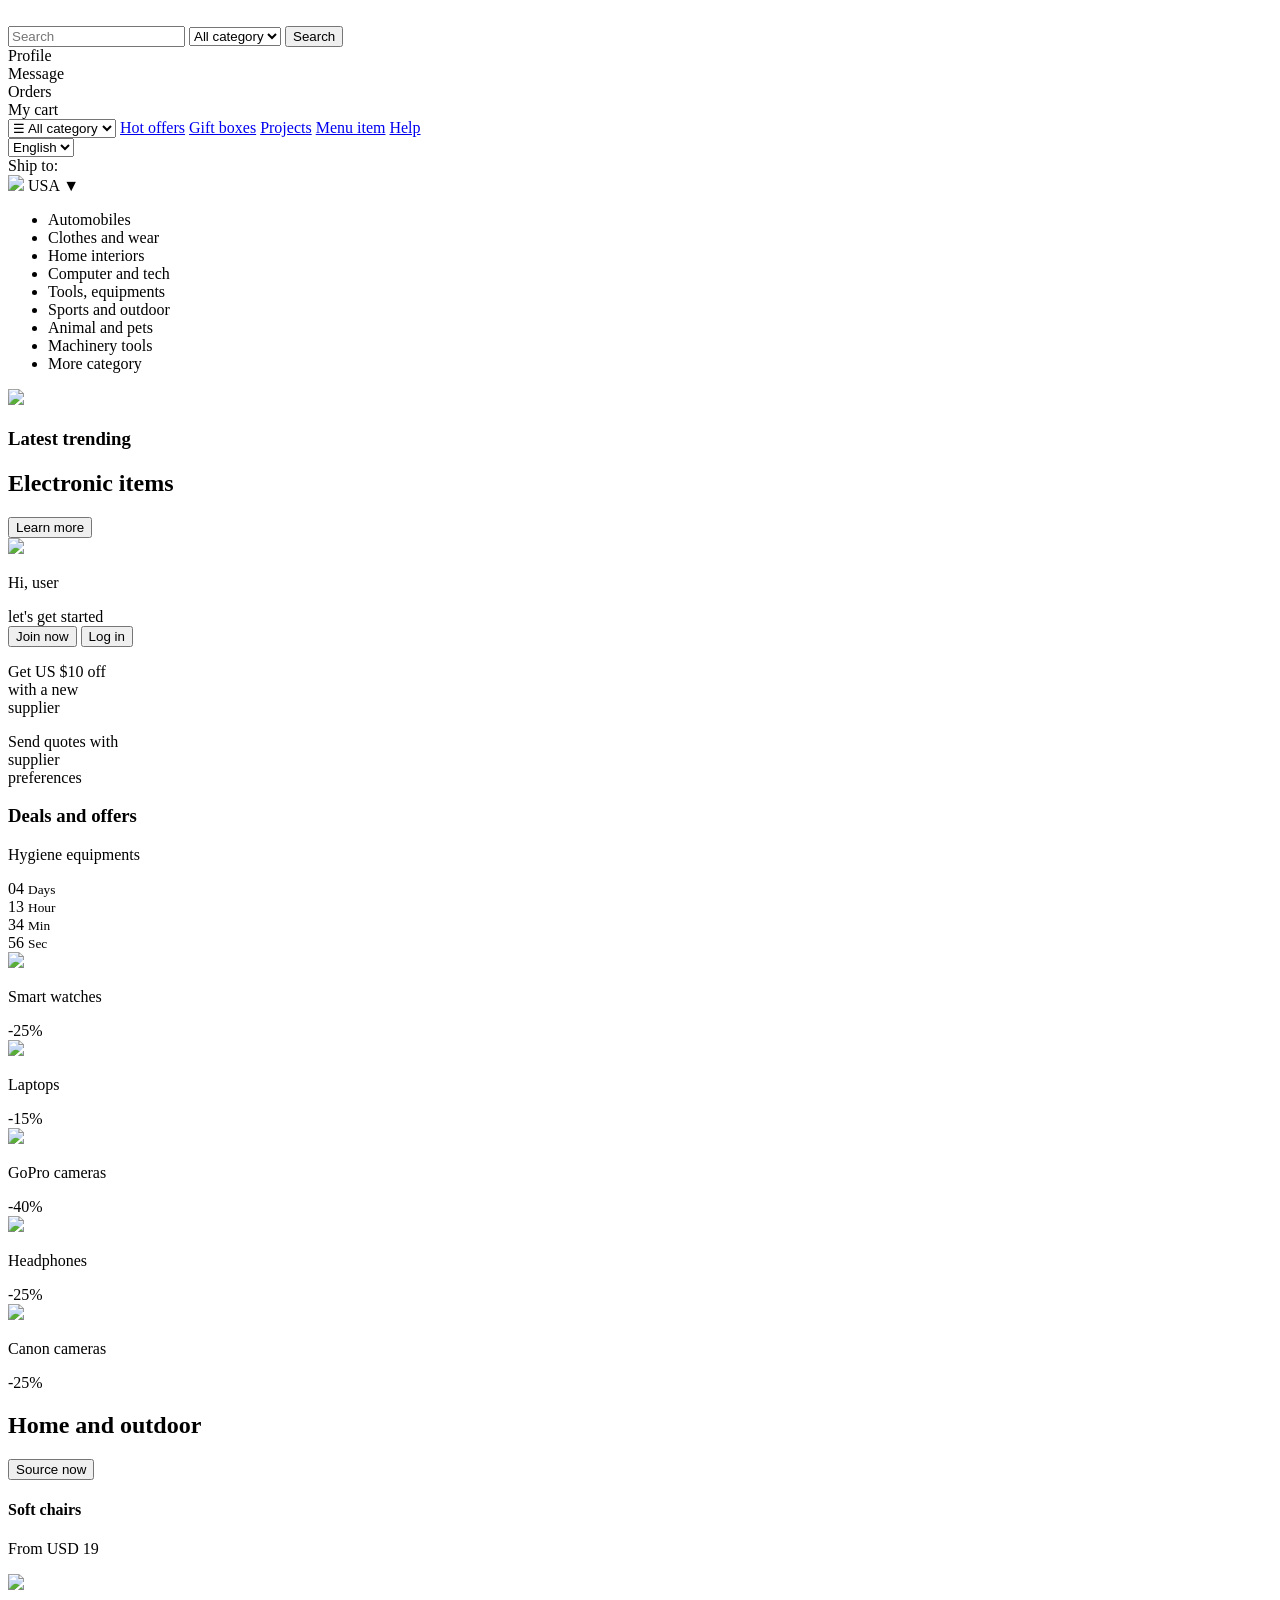
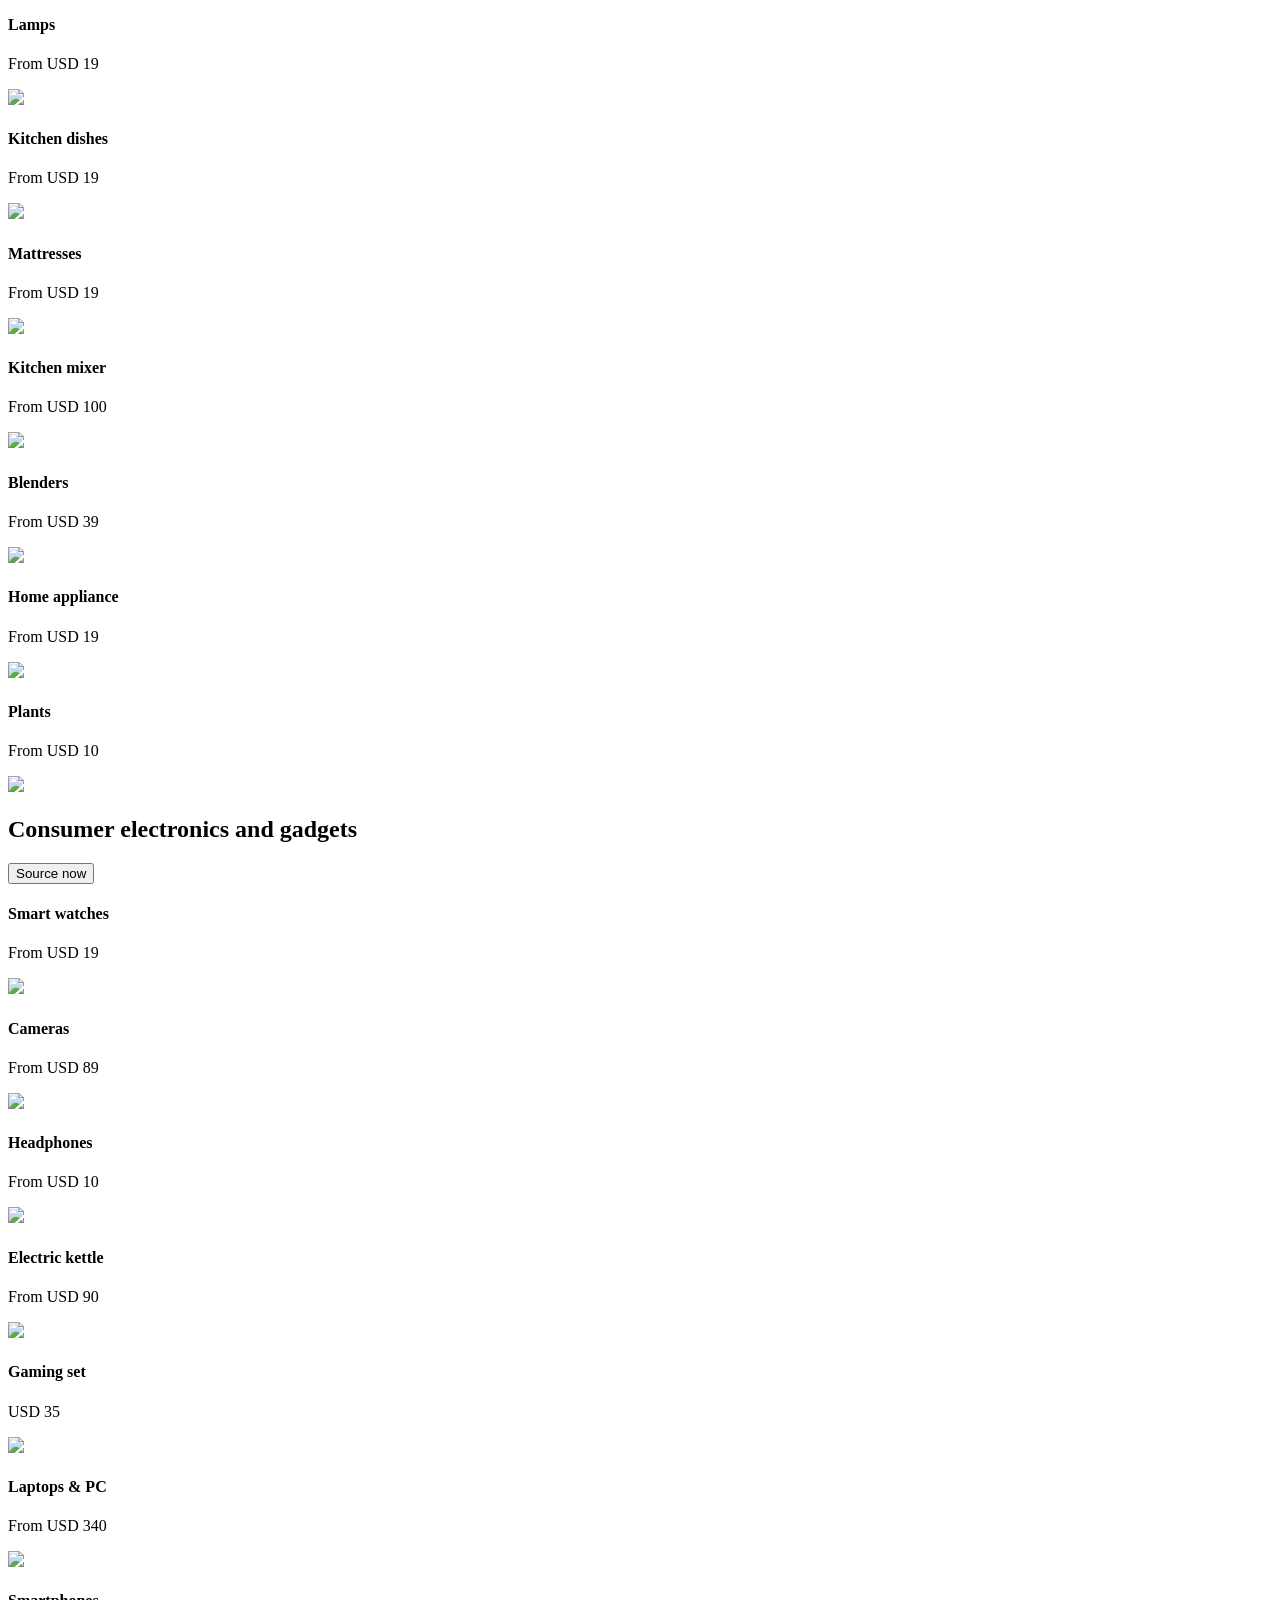
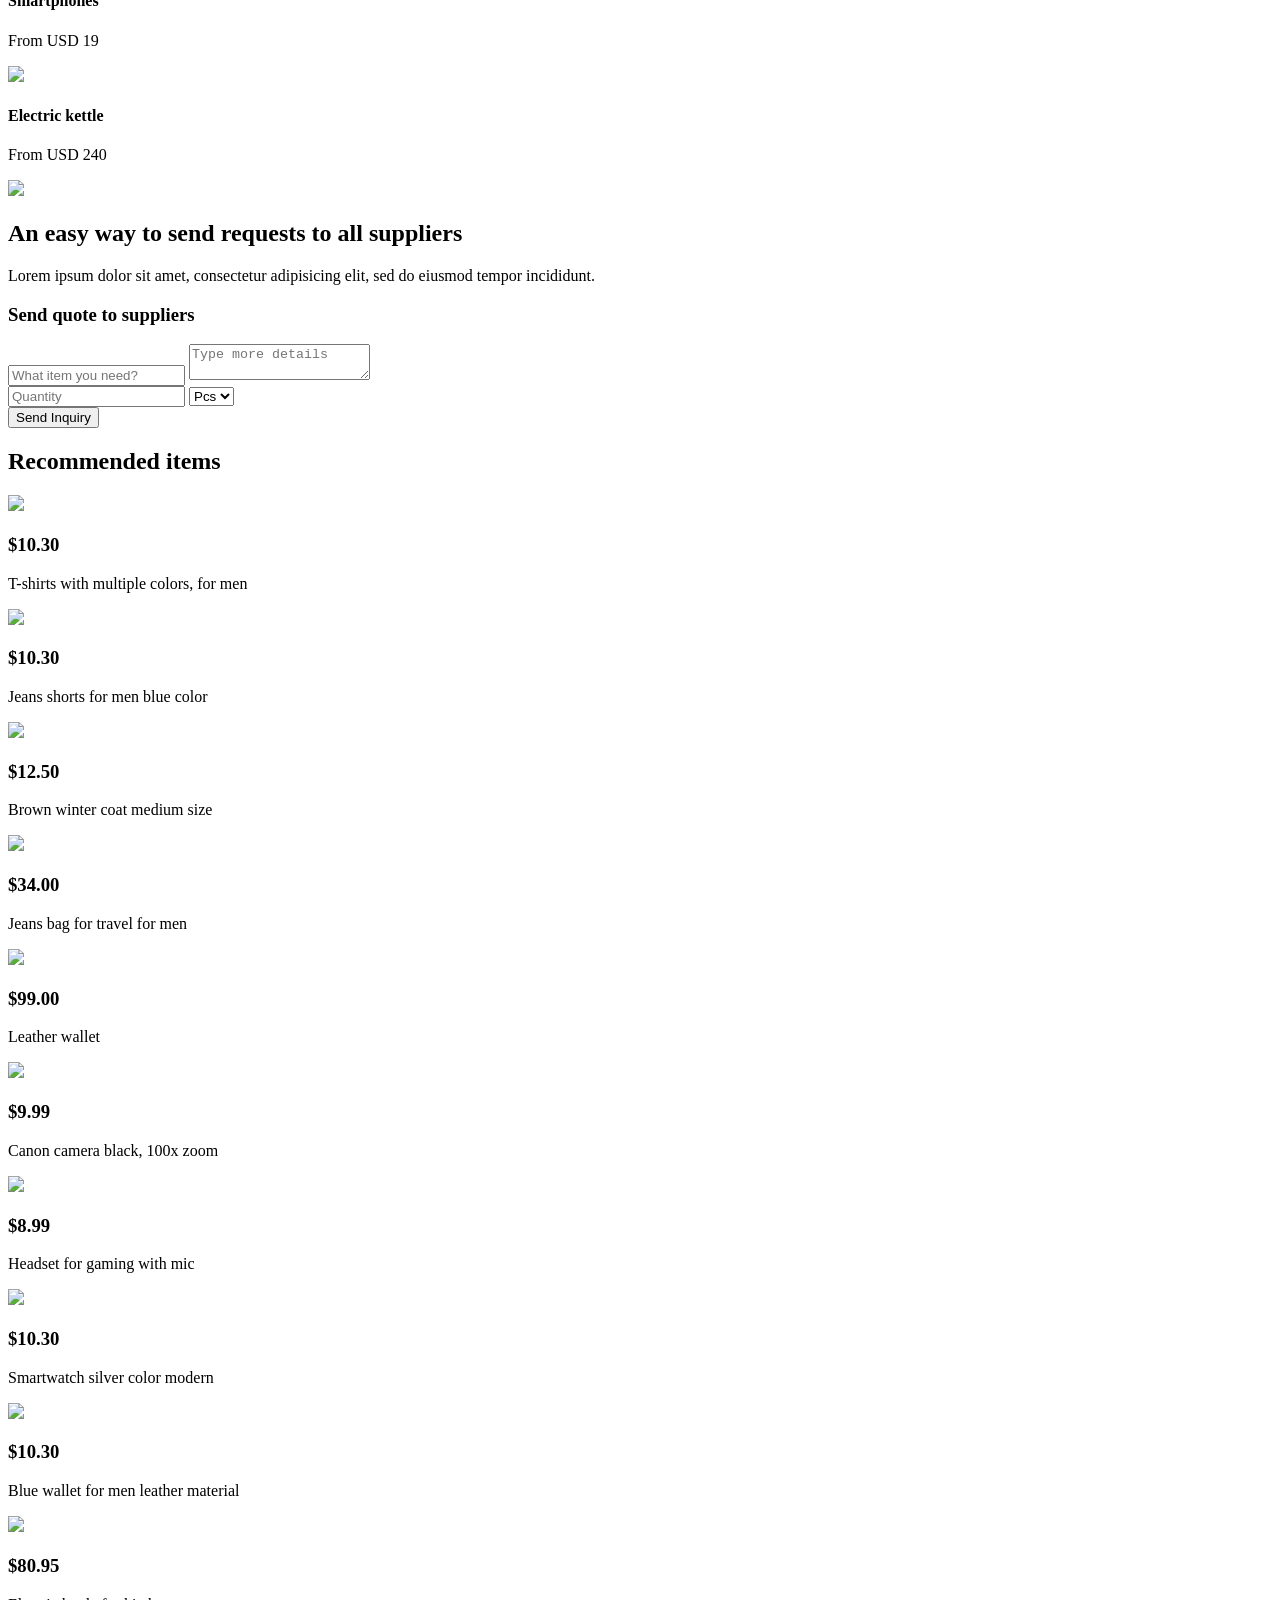
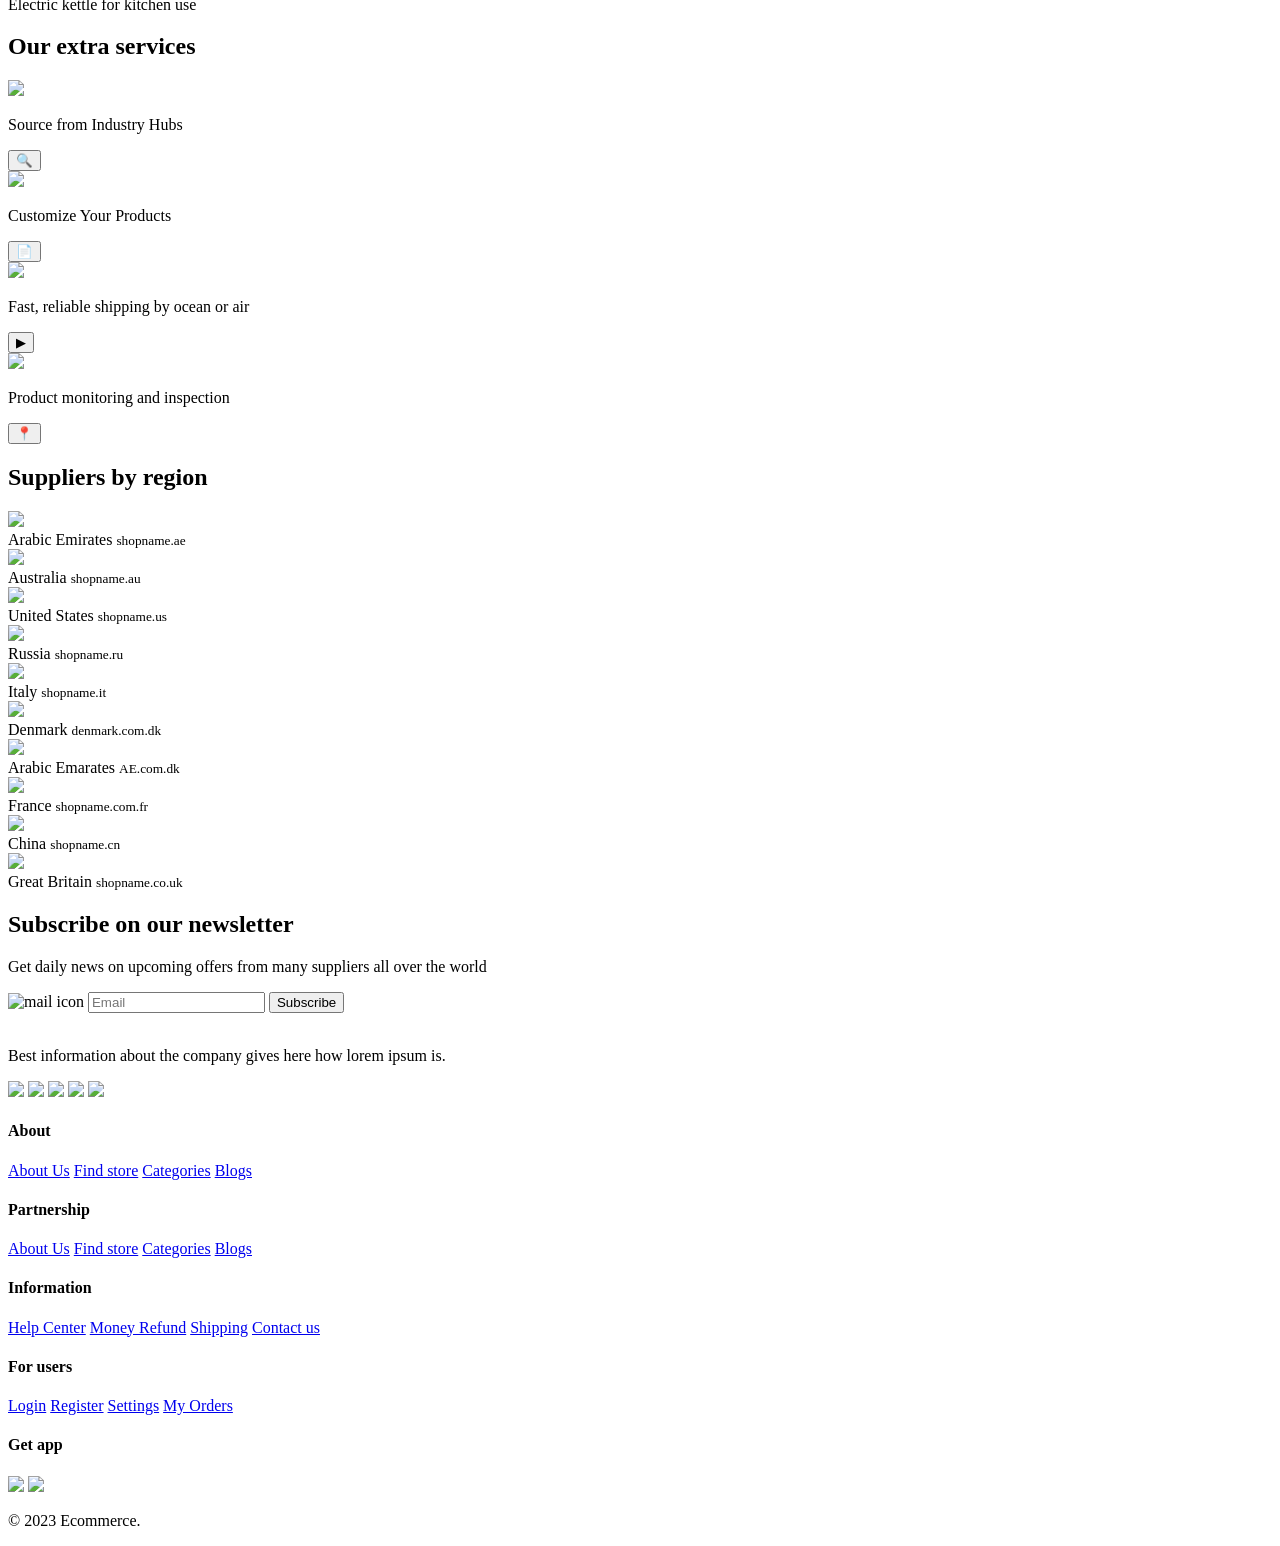
==== index.html @ 3a668fe9 "Create initial index.html for e-commerce website Initial creation of the e-commerce website layout w" ====
<!doctype html>
<html lang="en">
<head>
  <meta charset="UTF-8">
  <meta name="viewport" content="width=device-width, initial-scale=1.0">
  <title>E-Commerce Website</title>

  <link rel="stylesheet" href="style.css">
</head>

<body>

<!-- =========================
     NAVBAR START
========================= -->
<nav class="navbar">

  <!-- TOP NAV -->
  <div class="top-nav">

    <!-- LOGO -->
    <div class="logo">
      <img src="./assets/assets/Layout/Brand/logo-colored.png" alt="">
    </div>

    <!-- SEARCH -->
    <div class="search-box">
      <input type="text" placeholder="Search">

      <select>
        <option>All category</option>
        <option>Electronics</option>
        <option>Fashion</option>
      </select>

      <button>Search</button>
    </div>

    <!-- ICONS -->
    <div class="nav-icons">
      <div>Profile</div>
      <div>Message</div>
      <div>Orders</div>
      <div>My cart</div>
    </div>

  </div>

  <!-- BOTTOM NAV -->
  <div class="bottom-nav">

    <div class="menu-left">

      <select>
        <option>☰ All category</option>
      </select>

      <a href="#">Hot offers</a>
      <a href="#">Gift boxes</a>
      <a href="#">Projects</a>
      <a href="#">Menu item</a>
      <a href="#">Help</a>

    </div>

    <div class="menu-right">

      <!-- LANGUAGE -->
      <select class="lang">
        <option>English</option>
        <option>Urdu</option>
      </select>

      <!-- COUNTRY -->
      <div class="country-selector-bar">

        <span class="ship-label">Ship to:</span>

        <div class="dropdown-btn">

          <img src="./assets/assets/Layout1/Image/flags/US@2x.png">

          <span>USA</span>

          <span class="dropdown-arrow">▼</span>

        </div>

      </div>

    </div>

  </div>

</nav>
<!-- =========================
     NAVBAR END
========================= -->

<div class="main">

<!-- =========================
     HERO SECTION
========================= -->
<section class="hero-section">

  <!-- LEFT CATEGORY -->
  <div class="categories">

    <ul>
      <li class="active">Automobiles</li>
      <li>Clothes and wear</li>
      <li>Home interiors</li>
      <li>Computer and tech</li>
      <li>Tools, equipments</li>
      <li>Sports and outdoor</li>
      <li>Animal and pets</li>
      <li>Machinery tools</li>
      <li>More category</li>
    </ul>

  </div>

  <!-- HERO BANNER -->
  <div class="hero-banner">

    <img src="/assets/assets/Image/backgrounds/Banner-board-800x420 2.png">

    <div class="hero-banner-text">

      <h3>Latest trending</h3>

      <h1>Electronic items</h1>

      <button>Learn more</button>

    </div>

  </div>

  <!-- RIGHT SIDE -->
  <div class="side-boxes">

    <!-- USER BOX -->
    <div class="user-box">

      <div class="user-info">

        <img src="/assets/assets/user.png">

        <div>
          <p>Hi, user</p>
          <span>let's get started</span>
        </div>

      </div>

      <button class="join-btn">Join now</button>

      <button class="login-btn">Log in</button>

    </div>

    <!-- OFFER -->
    <div class="offer-box orange">
      <p>Get US $10 off <br> with a new <br> supplier</p>
    </div>

    <div class="offer-box blue">
      <p>Send quotes with <br> supplier <br> preferences</p>
    </div>

  </div>

</section>



<!-- =========================
     DEAL SECTION
========================= -->
<section class="deals-section">

  <!-- TIMER -->
  <div class="deal-box timer-box">

    <h3>Deals and offers</h3>

    <p>Hygiene equipments</p>

    <div class="timer">

      <div class="time">
        <span>04</span>
        <small>Days</small>
      </div>

      <div class="time">
        <span>13</span>
        <small>Hour</small>
      </div>

      <div class="time">
        <span>34</span>
        <small>Min</small>
      </div>

      <div class="time">
        <span>56</span>
        <small>Sec</small>
      </div>

    </div>

  </div>

  <!-- PRODUCTS -->
  <div class="deal-box product">
    <img src="/assets/assets/Image/tech/8.png">
    <p>Smart watches</p>
    <span>-25%</span>
  </div>

  <div class="deal-box product">
    <img src="/assets/assets/Image/tech/image 34.png">
    <p>Laptops</p>
    <span>-15%</span>
  </div>

  <div class="deal-box product">
    <img src="/assets/assets/Image/tech/6.png">
    <p>GoPro cameras</p>
    <span>-40%</span>
  </div>

  <div class="deal-box product">
    <img src="/assets/assets/Image/tech/image 29.png">
    <p>Headphones</p>
    <span>-25%</span>
  </div>

  <div class="deal-box product">
    <img src="/assets/assets/Image/tech/image 23.png">
    <p>Canon cameras</p>
    <span>-25%</span>
  </div>

</section>



<!-- =========================
     PRODUCT SECTION 1
========================= -->
<section class="product-wrapper">

  <!-- LEFT BANNER -->
  <div class="product-banner banner1">

    <div class="product-banner-content">

      <h2>Home and outdoor</h2>

      <button>Source now</button>

    </div>

  </div>

  <!-- PRODUCTS -->
  <div class="products-grid">

    <div class="product-card">
      <h4>Soft chairs</h4>
      <p>From USD 19</p>
      <img src="/assets/assets/Image/interior/1.png">
    </div>

    <div class="product-card">
      <h4>Lamps</h4>
      <p>From USD 19</p>
      <img src="/assets/assets/Image/interior/6.png">
    </div>

    <div class="product-card">
      <h4>Kitchen dishes</h4>
      <p>From USD 19</p>
      <img src="/assets/assets/Image/interior/3.png">
    </div>

    <div class="product-card">
      <h4>Mattresses</h4>
      <p>From USD 19</p>
      <img src="/assets/assets/Image/interior/image 93.png">
    </div>

    <div class="product-card">
      <h4>Kitchen mixer</h4>
      <p>From USD 100</p>
      <img src="/assets/assets/Image/interior/8.png">
    </div>

    <div class="product-card">
      <h4>Blenders</h4>
      <p>From USD 39</p>
      <img src="/assets/assets/Image/interior/9.png">
    </div>

    <div class="product-card">
      <h4>Home appliance</h4>
      <p>From USD 19</p>
      <img src="/assets/assets/Image/interior/7.png">
    </div>

    <div class="product-card">
      <h4>Plants</h4>
      <p>From USD 10</p>
      <img src="/assets/assets/Image/interior/image 89.png">
    </div>

  </div>

</section>


<section class="product-wrapper">

  <!-- LEFT BANNER -->
  <div class="product-banner banner2">

    <div class="product-banner-content">

      <h2>Consumer electronics and gadgets</h2>

      <button>Source now</button>

    </div>

  </div>

  <!-- PRODUCTS -->
  <div class="products-grid">

    <div class="product-card">
      <h4>Smart watches</h4>
      <p>From USD 19</p>
      <img src="/assets/assets/Image/tech/8.png">
    </div>

    <div class="product-card">
      <h4>Cameras</h4>
      <p>From USD 89</p>
      <img src="/assets/assets/Image/tech/6.png">
    </div>

    <div class="product-card">
      <h4>Headphones</h4>
      <p>From USD 10</p>
      <img src="/assets/assets/Image/tech/image 86.png">
    </div>

    <div class="product-card">
      <h4>Electric kettle</h4>
      <p>From USD 90</p>
      <img src="/assets/assets/Image/tech/image 23.png">
    </div>

    <div class="product-card">
      <h4>Gaming set</h4>
      <p>USD 35</p>
      <img src="/assets/assets/Image/tech/image 29.png">
    </div>

    <div class="product-card">
      <h4>Laptops & PC</h4>
      <p>From USD 340</p>
      <img src="/assets/assets/Image/tech/image 34.png">
    </div>

    <div class="product-card">
      <h4>Smartphones</h4>
      <p>From USD 19</p>
      <img src="/assets/assets/Image/tech/image 33.png">
    </div>

    <div class="product-card">
      <h4>Electric kettle</h4>
      <p>From USD 240</p>
      <img src="/assets/assets/Image/tech/image 85.png">
    </div>

  </div>

</section>
<!-- =========================
     INQUIRY SECTION
========================= -->
<section class="supplier-section">

    <!-- Left Side -->
    <div class="supplier-left">

        <h2>An easy way to send requests to all suppliers</h2>

        <p>
            Lorem ipsum dolor sit amet, consectetur adipisicing elit,
            sed do eiusmod tempor incididunt.
        </p>

    </div>

    <!-- Right Side -->
    <div class="supplier-form-box">

        <h3>Send quote to suppliers</h3>

        <input type="text" placeholder="What item you need?">

        <textarea placeholder="Type more details"></textarea>

        <div class="supplier-row">

            <input type="number" placeholder="Quantity">

            <select>
                <option>Pcs</option>
                <option>Kg</option>
                <option>Box</option>
            </select>

        </div>

        <button>Send Inquiry</button>

    </div>

</section>
<!-- =========================
     RECOMMENDED PRODUCTS
========================= -->

<section class="recommended-products">

    <h2>Recommended items</h2>

    <div class="recommended-grid">

        <div class="recommended-card">
            <img src="/assets/assets/Image/clothes/1.jpg">
            <h3>$10.30</h3>
            <p>T-shirts with multiple colors, for men</p>
        </div>

        <div class="recommended-card">
            <img src="/assets/assets/Image/clothes/2.jpg">
            <h3>$10.30</h3>
            <p>Jeans shorts for men blue color</p>
        </div>

        <div class="recommended-card">
            <img src="/assets/assets/Image/clothes/3.jpg">
            <h3>$12.50</h3>
            <p>Brown winter coat medium size</p>
        </div>

        <div class="recommended-card">
            <img src="/assets/assets/Image/clothes/4.jpg">
            <h3>$34.00</h3>
            <p>Jeans bag for travel for men</p>
        </div>

        <div class="recommended-card">
            <img src="/assets/assets/Image/clothes/5.jpg">
            <h3>$99.00</h3>
            <p>Leather wallet</p>
        </div>

        <div class="recommended-card">
            <img src="/assets/assets/Image/tech/8.png">
            <h3>$9.99</h3>
            <p>Canon camera black, 100x zoom</p>
        </div>

        <div class="recommended-card">
            <img src="/assets/assets/Image/tech/image 86.png">
            <h3>$8.99</h3>
            <p>Headset for gaming with mic</p>
        </div>

        <div class="recommended-card">
            <img src="/assets/assets/Image/tech/image 33.png">
            <h3>$10.30</h3>
            <p>Smartwatch silver color modern</p>
        </div>

        <div class="recommended-card">
            <img src="/assets/assets/Image/interior/7.png">
            <h3>$10.30</h3>
            <p>Blue wallet for men leather material</p>
        </div>

        <div class="recommended-card">
            <img src="/assets/assets/Image/tech/image 23.png">
            <h3>$80.95</h3>
            <p>Electric kettle for kitchen use</p>
        </div>

    </div>

</section>
<!-- =========================
     SECTION 3 : EXTRA SERVICES
========================= -->

<section class="services-section">

    <h2>Our extra services</h2>

    <div class="services-grid">

        <div class="service-card">
            <img src="/assets/assets/Image/backgrounds/Mask group.png">
            <div class="service-content">
                <p>Source from Industry Hubs</p>
                <button>🔍</button>
            </div>
        </div>

        <div class="service-card">
            <img src="/assets/assets/Image/backgrounds/Mask group (1).png">
            <div class="service-content">
                <p>Customize Your Products</p>
                <button>📄</button>
            </div>
        </div>

        <div class="service-card">
            <img src="/assets/assets/Image/backgrounds/image 106.png">
            <div class="service-content">
                <p>Fast, reliable shipping by ocean or air</p>
                <button>▶</button>
            </div>
        </div>

        <div class="service-card">
            <img src="/assets/assets/Image/backgrounds/image 107.png">
            <div class="service-content">
                <p>Product monitoring and inspection</p>
                <button>📍</button>
            </div>
        </div>

    </div>

</section>

<!-- =========================
     SUPPLIER BY REGION
========================= -->
<section class="region-section">

    <h2>Suppliers by region</h2>

    <div class="region-grid">

        <div class="region-item">
            <img src="./assets/assets/Layout1/Image/flags/AE@2x.png">
            <div>
                <span class="country">Arabic Emirates</span>
                <small>shopname.ae</small>
            </div>
        </div>

        <div class="region-item">
            <img src="./assets/assets/Layout1/Image/flags/DE@2x.png">
            <div>
                <span class="country">Australia</span>
                <small>shopname.au</small>
            </div>
        </div>

        <div class="region-item">
            <img src="./assets/assets/Layout1/Image/flags/US@2x.png">
            <div>
                <span class="country">United States</span>
                <small>shopname.us</small>
            </div>
        </div>

        <div class="region-item">
            <img src="./assets/assets/Layout1/Image/flags/RU@2x.png">
            <div>
                <span class="country">Russia</span>
                <small>shopname.ru</small>
            </div>
        </div>

        <div class="region-item">
            <img src="./assets/assets/Layout1/Image/flags/IT@2x.png">
            <div>
                <span class="country">Italy</span>
                <small>shopname.it</small>
            </div>
        </div>

        <div class="region-item">
            <img src="./assets/assets/Layout1/Image/flags/DK@2x.png">
            <div>
                <span class="country">Denmark</span>
                <small>denmark.com.dk</small>
            </div>
        </div>
 <div class="region-item">
            <img src="./assets/assets/Layout1/Image/flags/AE@2x.png">
            <div>
                <span class="country">Arabic Emarates</span>
                <small>AE.com.dk</small>
            </div>
        </div>
        <div class="region-item">
            <img src="./assets/assets/Layout1/Image/flags/FR@2x.png">
            <div>
                <span class="country">France</span>
                <small>shopname.com.fr</small>
            </div>
        </div>

        <div class="region-item">
            <img src="./assets/assets/Layout1/Image/flags/CN@2x.png">
            <div>
                <span class="country">China</span>
                <small>shopname.cn</small>
            </div>
        </div>

        <div class="region-item">
            <img src="./assets/assets/Layout1/Image/flags/GB@2x.png">
            <div>
                <span class="country">Great Britain</span>
                <small>shopname.co.uk</small>
            </div>
        </div>

    </div>

</section>
</div>

<!-- =========================
     NEWSLETTER SECTION
========================= -->
<section class="newsletter-section">

    <div class="newsletter-box">

        <h2>Subscribe on our newsletter</h2>

        <p>
            Get daily news on upcoming offers from many suppliers all over the world
        </p>

        <div class="input-box">
            <img src="./assets/assets/Layout1/icons/download.png" alt="mail icon">
            <input type="email" placeholder="Email">
            <button>Subscribe</button>
        </div>

    </div>

</section>
<!-- =========================
     FOOTER
========================= -->
<footer class="footer">

    <div class="footer-container">
 
        <!-- BRAND -->
        <div class="footer-col brand">
            <div class="logo">
      <img src="./assets/assets/Layout/Brand/logo-colored.png" alt="">
    </div>
            <p>Best information about the company gives here how lorem ipsum is.</p>

            <div class="social-icons">
                <img src="./assets/assets/Layout1/icons/fac.png">
                <img src="./assets/assets/Layout1/icons/twi.png">
                <img src="./assets/assets/Layout1/icons/link.png">
                <img src="./assets/assets/Layout1/icons/insta.png">
                <img src="./assets/assets/Layout1/icons/you.png">
            </div>
        </div>

        <!-- ABOUT -->
        <div class="footer-col">
            <h4>About</h4>
            <a href="#">About Us</a>
            <a href="#">Find store</a>
            <a href="#">Categories</a>
            <a href="#">Blogs</a>
        </div>

        <!-- PARTNERSHIP -->
        <div class="footer-col">
            <h4>Partnership</h4>
            <a href="#">About Us</a>
            <a href="#">Find store</a>
            <a href="#">Categories</a>
            <a href="#">Blogs</a>
        </div>

        <!-- INFORMATION -->
        <div class="footer-col">
            <h4>Information</h4>
            <a href="#">Help Center</a>
            <a href="#">Money Refund</a>
            <a href="#">Shipping</a>
            <a href="#">Contact us</a>
        </div>

        <!-- USERS -->
        <div class="footer-col">
            <h4>For users</h4>
            <a href="#">Login</a>
            <a href="#">Register</a>
            <a href="#">Settings</a>
            <a href="#">My Orders</a>
        </div>

        <!-- APP -->
        <div class="footer-col app">
            <h4>Get app</h4>
           <img src="./assets/assets/Layout/Misc/Group.png">
            <img src="./assets/assets/Layout/Misc/market-button.png">
        </div>

    </div>

    <div class="footer-bottom">
        <p>© 2023 Ecommerce.</p>
    </div>

</footer>
<script src="javascript.js"></script>

</body>
</html>
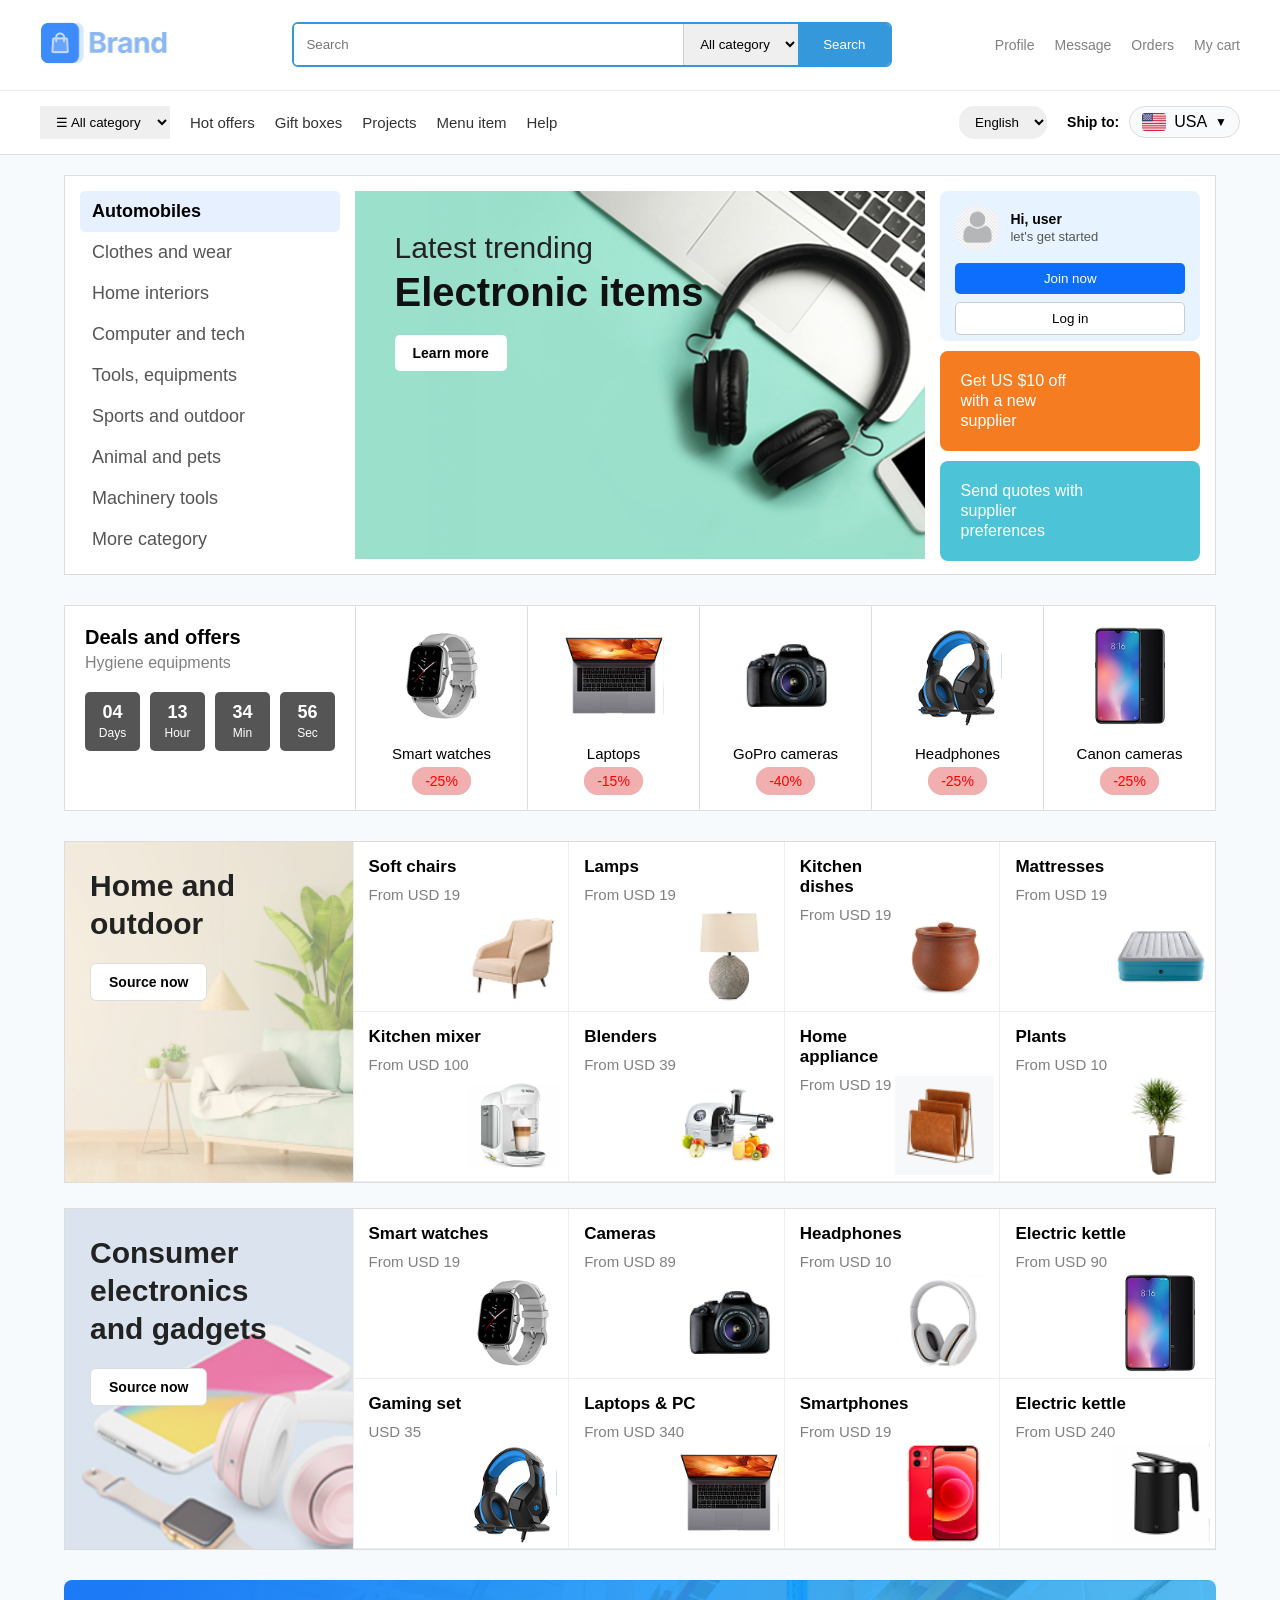
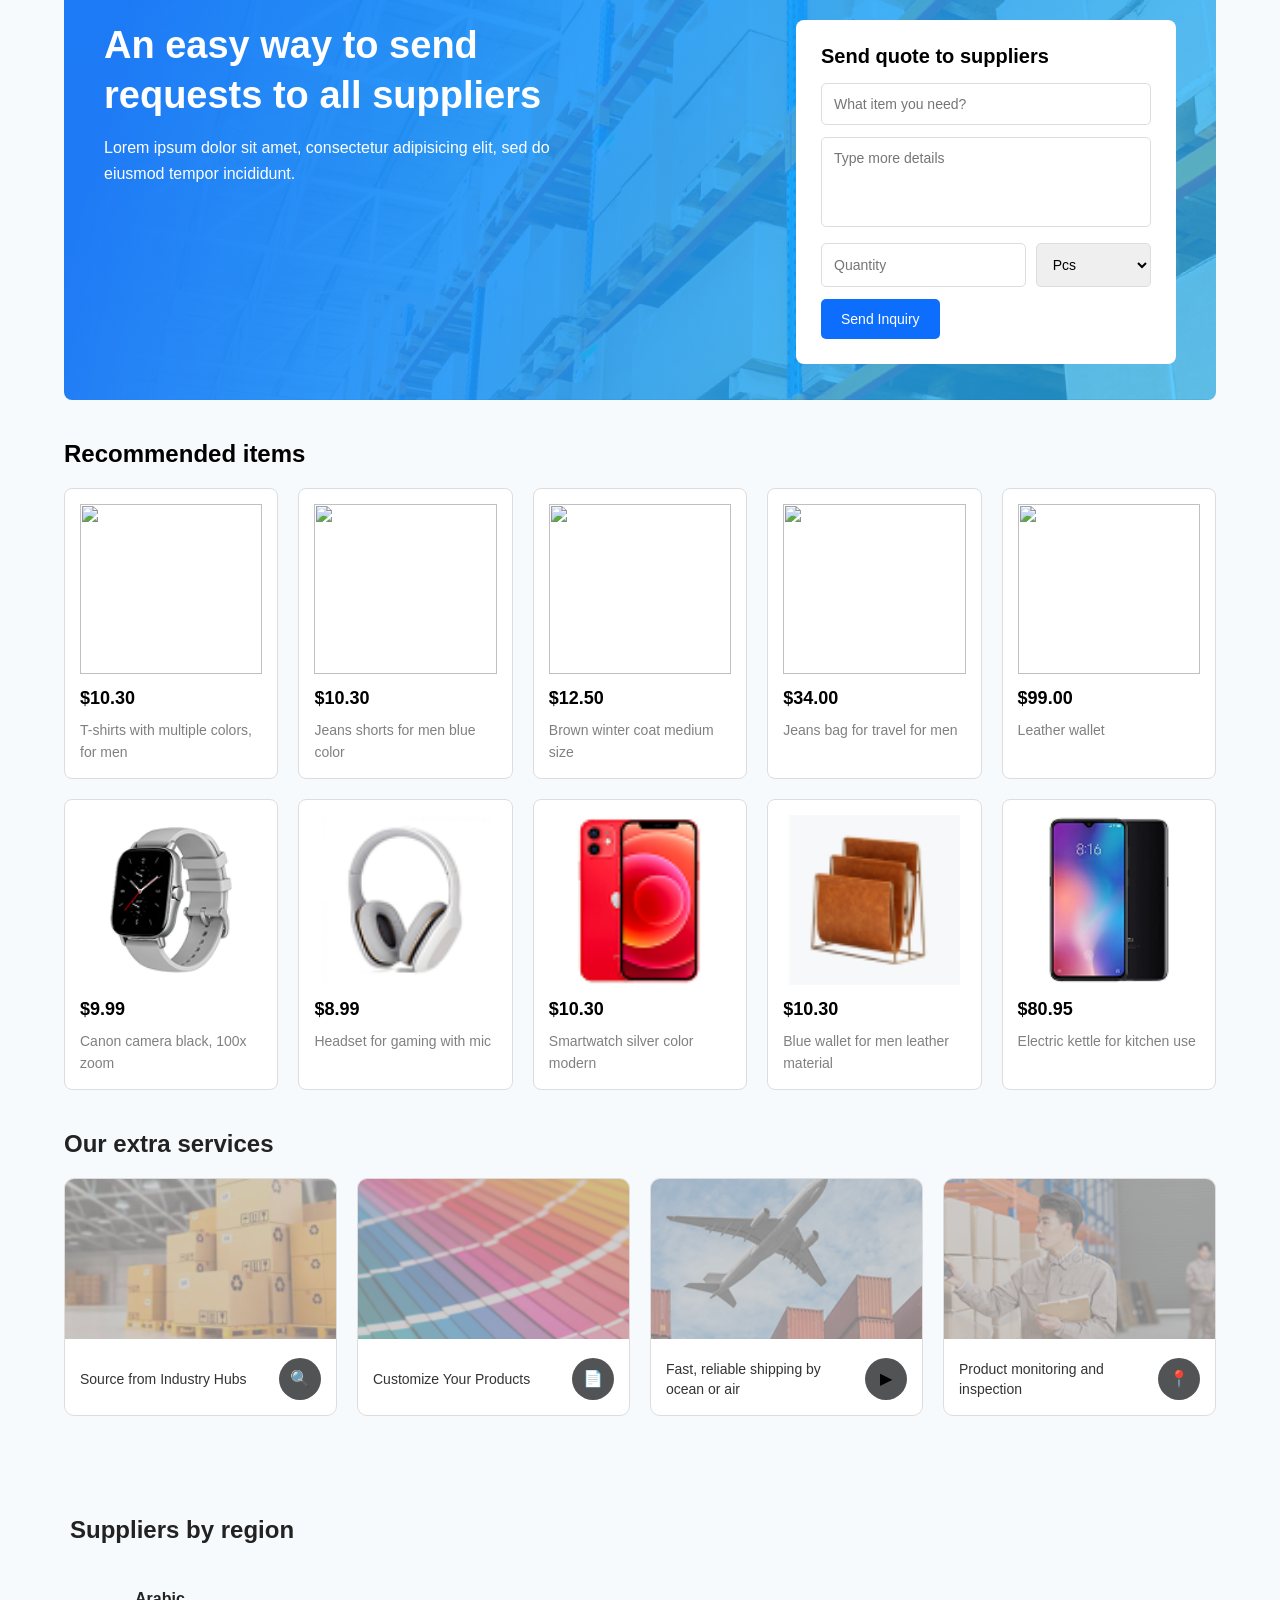
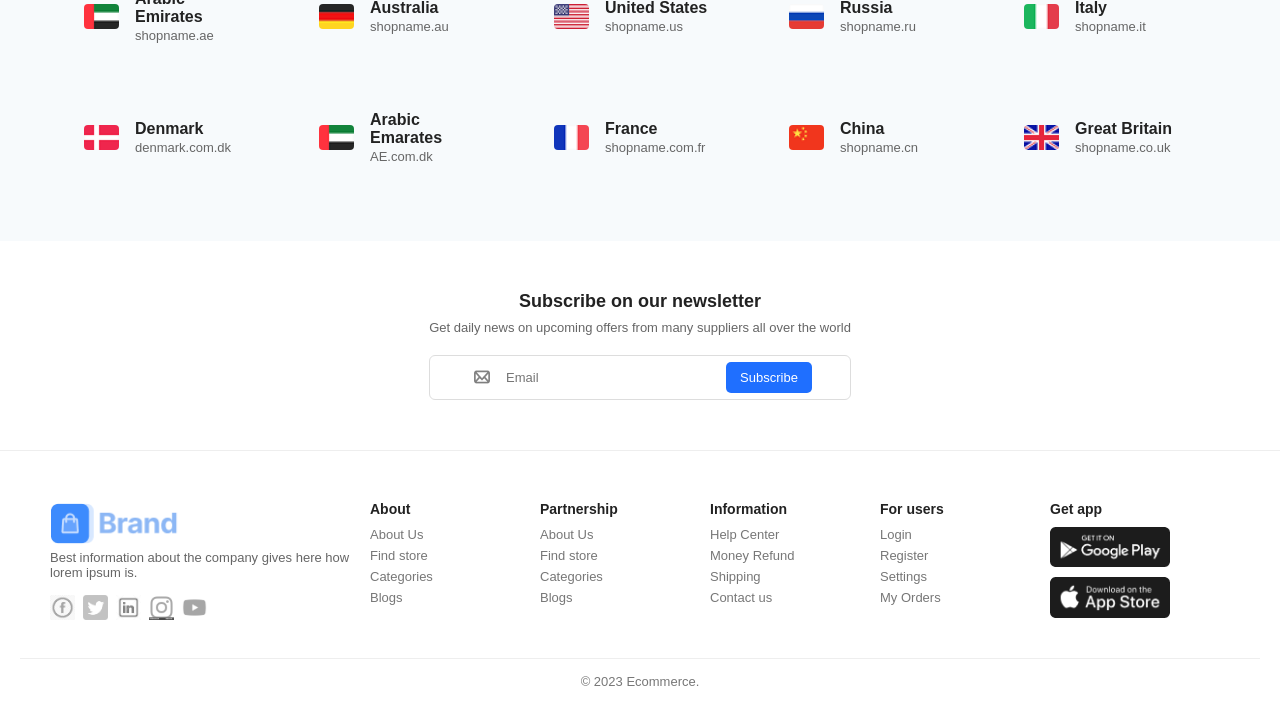
==== commit 133be249: "Update index.html" ====
--- a/index.html
+++ b/index.html
@@ -124,7 +124,7 @@
   <!-- HERO BANNER -->
   <div class="hero-banner">
 
-    <img src="/assets/assets/Image/backgrounds/Banner-board-800x420 2.png">
+    <img src="./assets/assets/Image/backgrounds/Banner-board-800x420 2.png">
 
     <div class="hero-banner-text">
 
@@ -146,7 +146,7 @@
 
       <div class="user-info">
 
-        <img src="/assets/assets/user.png">
+        <img src="./assets/assets/user.png">
 
         <div>
           <p>Hi, user</p>
@@ -216,31 +216,31 @@
 
   <!-- PRODUCTS -->
   <div class="deal-box product">
-    <img src="/assets/assets/Image/tech/8.png">
+    <img src="./assets/assets/Image/tech/8.png">
     <p>Smart watches</p>
     <span>-25%</span>
   </div>
 
   <div class="deal-box product">
-    <img src="/assets/assets/Image/tech/image 34.png">
+    <img src="./assets/assets/Image/tech/image 34.png">
     <p>Laptops</p>
     <span>-15%</span>
   </div>
 
   <div class="deal-box product">
-    <img src="/assets/assets/Image/tech/6.png">
+    <img src="./assets/assets/Image/tech/6.png">
     <p>GoPro cameras</p>
     <span>-40%</span>
   </div>
 
   <div class="deal-box product">
-    <img src="/assets/assets/Image/tech/image 29.png">
+    <img src="./assets/assets/Image/tech/image 29.png">
     <p>Headphones</p>
     <span>-25%</span>
   </div>
 
   <div class="deal-box product">
-    <img src="/assets/assets/Image/tech/image 23.png">
+    <img src="./assets/assets/Image/tech/image 23.png">
     <p>Canon cameras</p>
     <span>-25%</span>
   </div>
@@ -273,49 +273,49 @@
     <div class="product-card">
       <h4>Soft chairs</h4>
       <p>From USD 19</p>
-      <img src="/assets/assets/Image/interior/1.png">
+      <img src="./assets/assets/Image/interior/1.png">
     </div>
 
     <div class="product-card">
       <h4>Lamps</h4>
       <p>From USD 19</p>
-      <img src="/assets/assets/Image/interior/6.png">
+      <img src="./assets/assets/Image/interior/6.png">
     </div>
 
     <div class="product-card">
       <h4>Kitchen dishes</h4>
       <p>From USD 19</p>
-      <img src="/assets/assets/Image/interior/3.png">
+      <img src="./assets/assets/Image/interior/3.png">
     </div>
 
     <div class="product-card">
       <h4>Mattresses</h4>
       <p>From USD 19</p>
-      <img src="/assets/assets/Image/interior/image 93.png">
+      <img src="./assets/assets/Image/interior/image 93.png">
     </div>
 
     <div class="product-card">
       <h4>Kitchen mixer</h4>
       <p>From USD 100</p>
-      <img src="/assets/assets/Image/interior/8.png">
+      <img src="./assets/assets/Image/interior/8.png">
     </div>
 
     <div class="product-card">
       <h4>Blenders</h4>
       <p>From USD 39</p>
-      <img src="/assets/assets/Image/interior/9.png">
+      <img src="./assets/assets/Image/interior/9.png">
     </div>
 
     <div class="product-card">
       <h4>Home appliance</h4>
       <p>From USD 19</p>
-      <img src="/assets/assets/Image/interior/7.png">
+      <img src="./assets/assets/Image/interior/7.png">
     </div>
 
     <div class="product-card">
       <h4>Plants</h4>
       <p>From USD 10</p>
-      <img src="/assets/assets/Image/interior/image 89.png">
+      <img src="./assets/assets/Image/interior/image 89.png">
     </div>
 
   </div>
@@ -344,49 +344,49 @@
     <div class="product-card">
       <h4>Smart watches</h4>
       <p>From USD 19</p>
-      <img src="/assets/assets/Image/tech/8.png">
+      <img src="./assets/assets/Image/tech/8.png">
     </div>
 
     <div class="product-card">
       <h4>Cameras</h4>
       <p>From USD 89</p>
-      <img src="/assets/assets/Image/tech/6.png">
+      <img src="./assets/assets/Image/tech/6.png">
     </div>
 
     <div class="product-card">
       <h4>Headphones</h4>
       <p>From USD 10</p>
-      <img src="/assets/assets/Image/tech/image 86.png">
+      <img src="./assets/assets/Image/tech/image 86.png">
     </div>
 
     <div class="product-card">
       <h4>Electric kettle</h4>
       <p>From USD 90</p>
-      <img src="/assets/assets/Image/tech/image 23.png">
+      <img src="./assets/assets/Image/tech/image 23.png">
     </div>
 
     <div class="product-card">
       <h4>Gaming set</h4>
       <p>USD 35</p>
-      <img src="/assets/assets/Image/tech/image 29.png">
+      <img src="./assets/assets/Image/tech/image 29.png">
     </div>
 
     <div class="product-card">
       <h4>Laptops & PC</h4>
       <p>From USD 340</p>
-      <img src="/assets/assets/Image/tech/image 34.png">
+      <img src="./assets/assets/Image/tech/image 34.png">
     </div>
 
     <div class="product-card">
       <h4>Smartphones</h4>
       <p>From USD 19</p>
-      <img src="/assets/assets/Image/tech/image 33.png">
+      <img src="./assets/assets/Image/tech/image 33.png">
     </div>
 
     <div class="product-card">
       <h4>Electric kettle</h4>
       <p>From USD 240</p>
-      <img src="/assets/assets/Image/tech/image 85.png">
+      <img src="./assets/assets/Image/tech/image 85.png">
     </div>
 
   </div>
@@ -446,61 +446,61 @@
     <div class="recommended-grid">
 
         <div class="recommended-card">
-            <img src="/assets/assets/Image/clothes/1.jpg">
+            <img src="./assets/assets/Image/clothes/1.jpg">
             <h3>$10.30</h3>
             <p>T-shirts with multiple colors, for men</p>
         </div>
 
         <div class="recommended-card">
-            <img src="/assets/assets/Image/clothes/2.jpg">
+            <img src="./assets/assets/Image/clothes/2.jpg">
             <h3>$10.30</h3>
             <p>Jeans shorts for men blue color</p>
         </div>
 
         <div class="recommended-card">
-            <img src="/assets/assets/Image/clothes/3.jpg">
+            <img src="./assets/assets/Image/clothes/3.jpg">
             <h3>$12.50</h3>
             <p>Brown winter coat medium size</p>
         </div>
 
         <div class="recommended-card">
-            <img src="/assets/assets/Image/clothes/4.jpg">
+            <img src="./assets/assets/Image/clothes/4.jpg">
             <h3>$34.00</h3>
             <p>Jeans bag for travel for men</p>
         </div>
 
         <div class="recommended-card">
-            <img src="/assets/assets/Image/clothes/5.jpg">
+            <img src="./assets/assets/Image/clothes/5.jpg">
             <h3>$99.00</h3>
             <p>Leather wallet</p>
         </div>
 
         <div class="recommended-card">
-            <img src="/assets/assets/Image/tech/8.png">
+            <img src="./assets/assets/Image/tech/8.png">
             <h3>$9.99</h3>
             <p>Canon camera black, 100x zoom</p>
         </div>
 
         <div class="recommended-card">
-            <img src="/assets/assets/Image/tech/image 86.png">
+            <img src="./assets/assets/Image/tech/image 86.png">
             <h3>$8.99</h3>
             <p>Headset for gaming with mic</p>
         </div>
 
         <div class="recommended-card">
-            <img src="/assets/assets/Image/tech/image 33.png">
+            <img src="./assets/assets/Image/tech/image 33.png">
             <h3>$10.30</h3>
             <p>Smartwatch silver color modern</p>
         </div>
 
         <div class="recommended-card">
-            <img src="/assets/assets/Image/interior/7.png">
+            <img src="./assets/assets/Image/interior/7.png">
             <h3>$10.30</h3>
             <p>Blue wallet for men leather material</p>
         </div>
 
         <div class="recommended-card">
-            <img src="/assets/assets/Image/tech/image 23.png">
+            <img src="./assets/assets/Image/tech/image 23.png">
             <h3>$80.95</h3>
             <p>Electric kettle for kitchen use</p>
         </div>
@@ -519,7 +519,7 @@
     <div class="services-grid">
 
         <div class="service-card">
-            <img src="/assets/assets/Image/backgrounds/Mask group.png">
+            <img src="./assets/assets/Image/backgrounds/Mask group.png">
             <div class="service-content">
                 <p>Source from Industry Hubs</p>
                 <button>🔍</button>
@@ -527,7 +527,7 @@
         </div>
 
         <div class="service-card">
-            <img src="/assets/assets/Image/backgrounds/Mask group (1).png">
+            <img src="./assets/assets/Image/backgrounds/Mask group (1).png">
             <div class="service-content">
                 <p>Customize Your Products</p>
                 <button>📄</button>
@@ -535,7 +535,7 @@
         </div>
 
         <div class="service-card">
-            <img src="/assets/assets/Image/backgrounds/image 106.png">
+            <img src="./assets/assets/Image/backgrounds/image 106.png">
             <div class="service-content">
                 <p>Fast, reliable shipping by ocean or air</p>
                 <button>▶</button>
@@ -543,7 +543,7 @@
         </div>
 
         <div class="service-card">
-            <img src="/assets/assets/Image/backgrounds/image 107.png">
+            <img src="./assets/assets/Image/backgrounds/image 107.png">
             <div class="service-content">
                 <p>Product monitoring and inspection</p>
                 <button>📍</button>
--- a/style.css
+++ b/style.css
@@ -0,0 +1,974 @@
+
+*{
+    margin:0;
+    padding:0;
+    box-sizing:border-box;
+    font-family:Arial, sans-serif;
+    
+}
+
+body{
+    background:#F7FAFC;
+}
+.main{
+   background:#F7FAFC;
+}
+/* =========================
+   NAVBAR
+========================= */
+.navbar{
+    width:100%;
+    background:white;
+    border-bottom:1px solid #ddd;
+}
+
+/* TOP NAV */
+.top-nav{
+    display:flex;
+    justify-content:space-between;
+    align-items:center;
+    padding:20px 40px;
+}
+
+/* LOGO */
+.logo img{
+    width:150px;
+}
+
+/* SEARCH */
+.search-box{
+    display:flex;
+    width:50%;
+    border:2px solid #3498db;
+    border-radius:6px;
+    overflow:hidden;
+}
+
+.search-box input{
+    flex:1;
+    padding:12px;
+    border:none;
+    outline:none;
+}
+
+.search-box select{
+    padding:12px;
+    border:none;
+    border-left:1px solid #ccc;
+}
+
+.search-box button{
+    padding:12px 25px;
+    background:#3498db;
+    color:white;
+    border:none;
+    cursor:pointer;
+}
+
+/* ICONS */
+.nav-icons{
+    display:flex;
+    gap:20px;
+    color:gray;
+    font-size:14px;
+}
+
+/* BOTTOM NAV */
+.bottom-nav{
+    display:flex;
+    justify-content:space-between;
+    align-items:center;
+    padding:15px 40px;
+    border-top:1px solid #eee;
+}
+
+.menu-left,
+.menu-right{
+    display:flex;
+    align-items:center;
+    gap:20px;
+}
+
+.bottom-nav a{
+    text-decoration:none;
+    color:#333;
+    font-size:15px;
+}
+
+/* SELECT */
+select{
+    padding:8px 12px;
+    border:none;
+    cursor:pointer;
+}
+
+/* COUNTRY */
+.country-selector-bar{
+    position:relative;
+    display:flex;
+    align-items:center;
+    gap:10px;
+}
+
+.ship-label{
+    font-size:14px;
+    font-weight:600;
+}
+
+/* BUTTON */
+.dropdown-btn{
+    display:flex;
+    align-items:center;
+    gap:8px;
+    background:#f8fafc;
+    padding:6px 12px;
+    border-radius:40px;
+    border:1px solid #ddd;
+    cursor:pointer;
+}
+
+.dropdown-btn img{
+    width:24px;
+    height:18px;
+    object-fit:cover;
+    border-radius:3px;
+}
+
+.dropdown-arrow{
+    font-size:12px;
+}
+
+/* MENU */
+.dropdown-menu{
+    position:absolute;
+    top:110%;
+    right:0;
+    background:white;
+    border:1px solid #ddd;
+    border-radius:10px;
+    width:180px;
+    display:none;
+    box-shadow:0 4px 10px rgba(0,0,0,0.1);
+    z-index:1000;
+}
+
+.dropdown-menu.show{
+    display:block;
+}
+
+/* OPTION */
+.flag-option{
+    display:flex;
+    align-items:center;
+    gap:10px;
+    padding:10px;
+    cursor:pointer;
+}
+
+.flag-option:hover{
+    background:#f2f2f2;
+}
+
+.flag-option img{
+    width:24px;
+    height:18px;
+}
+
+.lang{
+    border-radius:15px;
+}
+
+/* =========================
+   HERO SECTION
+========================= */
+.hero-section{
+    height:400px;
+    width:90%;
+    margin:20px auto;
+    display:flex;
+    gap:15px;
+    background:#fff;
+    padding:15px;
+    border:1px solid #ddd;
+}
+
+/* LEFT CATEGORY */
+.categories{
+    width:25%;
+}
+
+.categories ul{
+    list-style:none;
+}
+
+.categories ul li{
+    padding:10px 12px;
+    font-size:18px;
+    color:#555;
+    cursor:pointer;
+    border-radius:5px;
+    transition:0.3s;
+}
+
+.categories ul li:hover{
+    background:#f2f2f2;
+}
+
+.categories ul li.active{
+    background:#e7f0ff;
+    color:#000;
+    font-weight:800;
+}
+
+/* HERO CENTER BANNER */
+.hero-banner{
+    width:55%;
+    position:relative;
+}
+
+.hero-banner img{
+    width:100%;
+    height:100%;
+    object-fit:cover;
+}
+
+.hero-banner-text{
+    position:absolute;
+    top:40px;
+    left:40px;
+}
+
+.hero-banner-text h3{
+    font-size:30px;
+    font-weight:400;
+    color:#222;
+}
+
+.hero-banner-text h1{
+    font-size:40px;
+    font-weight:bold;
+    color:#111;
+    margin:5px 0 20px;
+}
+
+.hero-banner-text button{
+    padding:10px 18px;
+    border:none;
+    background:#fff;
+    font-size:14px;
+    border-radius:5px;
+    cursor:pointer;
+    font-weight:600;
+}
+
+/* RIGHT SIDE */
+.side-boxes{
+    width:25%;
+    display:flex;
+    flex-direction:column;
+    gap:10px;
+}
+
+/* USER BOX */
+.user-box{
+    background:#e7f3ff;
+    padding:15px;
+    border-radius:8px;
+    height:150px;
+}
+
+.user-info{
+    display:flex;
+    align-items:center;
+    gap:10px;
+    margin-bottom:12px;
+}
+
+.user-info img{
+    width:45px;
+    height:45px;
+    border-radius:50%;
+}
+
+.user-info p{
+    font-weight:600;
+    font-size:14px;
+}
+
+.user-info span{
+    font-size:13px;
+    color:#555;
+}
+
+.join-btn{
+    width:100%;
+    padding:8px;
+    background:#0d6efd;
+    color:white;
+    border:none;
+    border-radius:5px;
+    margin-bottom:8px;
+    cursor:pointer;
+}
+
+.login-btn{
+    width:100%;
+    padding:8px;
+    background:white;
+    border:1px solid #ccc;
+    border-radius:5px;
+    cursor:pointer;
+}
+
+/* OFFER BOXES */
+.offer-box{
+    padding:20px;
+    border-radius:8px;
+    color:white;
+    font-size:16px;
+    line-height:20px;
+    font-weight:500;
+}
+
+.orange{
+    background:#f57c20;
+}
+
+.blue{
+    background:#4dc3d8;
+}
+
+/* =========================
+   DEAL SECTION
+========================= */
+.deals-section{
+    width:90%;
+    margin:30px auto;
+    display:flex;
+    border:1px solid #ddd;
+    background:#fff;
+}
+
+/* BOXES */
+.deal-box{
+    flex:1;
+    border-right:1px solid #ddd;
+    padding:20px;
+    text-align:center;
+}
+
+.deal-box:last-child{
+    border-right:none;
+}
+
+/* TIMER BOX */
+.timer-box{
+    text-align:left;
+}
+
+.timer-box h3{
+    font-size:20px;
+    margin-bottom:5px;
+}
+
+.timer-box p{
+    color:gray;
+    margin-bottom:20px;
+}
+
+/* TIMER */
+.timer{
+    display:flex;
+    gap:10px;
+}
+
+.time{
+    background:#555;
+    color:white;
+    padding:10px;
+    border-radius:5px;
+    text-align:center;
+    min-width:55px;
+}
+
+.time span{
+    display:block;
+    font-size:18px;
+    font-weight:bold;
+}
+
+.time small{
+    font-size:12px;
+}
+
+/* PRODUCTS */
+.product img{
+    width:100px;
+    height:100px;
+    object-fit:contain;
+    margin-bottom:15px;
+}
+
+.product p{
+    font-size:15px;
+    margin-bottom:10px;
+}
+
+/* DISCOUNT */
+.product span{
+    background:#f1afaf;
+    color:red;
+    padding:5px 12px;
+    border-radius:20px;
+    font-size:14px;
+    border:1px solid #f1afaf;
+}
+
+/* =========================
+   PRODUCT SECTION
+========================= */
+.product-wrapper{
+    width:90%;
+    margin:25px auto;
+    display:flex;
+    background:white;
+    border:1px solid #ddd;
+}
+
+/* LEFT PRODUCT BANNER */
+.product-banner{
+    width:25%;
+    padding:25px;
+    background-size:cover;
+    background-position:center;
+    background-repeat:no-repeat;
+    min-height:340px;
+}
+
+/* BACKGROUND IMAGES */
+.banner1{
+    background-image:url("/assets/assets/Image/backgrounds/Group 969.png");
+}
+
+.banner2{
+    background-image:url("/assets/assets/Image/backgrounds/image 98.png");
+}
+
+/* BANNER CONTENT */
+.product-banner-content h2{
+    font-size:30px;
+    color:#222;
+    width:200px;
+    margin-bottom:20px;
+    line-height:38px;
+}
+
+.product-banner-content button{
+    padding:10px 18px;
+    border:1px solid #ddd;
+    background:white;
+    border-radius:6px;
+    font-size:14px;
+    font-weight:600;
+    cursor:pointer;
+}
+
+/* GRID */
+.products-grid{
+    width:75%;
+    display:grid;
+    grid-template-columns:repeat(4,1fr);
+}
+
+/* CARD */
+.product-card{
+    position:relative;
+    padding:15px;
+    border-left:1px solid #eee;
+    border-bottom:1px solid #eee;
+    height:170px;
+    overflow:hidden;
+}
+
+.product-card h4{
+    font-size:17px;
+    margin-bottom:8px;
+    width:120px;
+}
+
+.product-card p{
+    font-size:15px;
+    color:gray;
+    line-height:20px;
+}
+
+/* IMAGE */
+.product-card img{
+    width:100px;
+    height:100px;
+    object-fit:contain;
+    position:absolute;
+    right:5px;
+    bottom:5px;
+}
+/* =========================
+   SUPPLIER SECTION CSS
+========================= */
+
+.supplier-section{
+    width:90%;
+    height:420px;
+    margin:30px auto;
+    padding:40px;
+    border-radius:8px;
+
+    /* BACKGROUND IMAGE + BLUE OVERLAY */
+    background:
+    linear-gradient(
+        rgba(0,119,255,0.35),
+        rgba(0,119,255,0.25)
+    ),
+    url("/assets/assets/Image/backgrounds/Group\ 982.png");
+
+    background-size:cover;
+    background-position:center;
+    background-repeat:no-repeat;
+
+    display:flex;
+    justify-content:space-between;
+    align-items:flex-start;
+}
+
+/* LEFT SIDE */
+.supplier-left{
+    width:45%;
+    color:white;
+}
+
+.supplier-left h2{
+    font-size:38px;
+    margin-bottom:15px;
+    line-height:50px;
+}
+
+.supplier-left p{
+    font-size:16px;
+    line-height:26px;
+}
+
+/* FORM BOX */
+.supplier-form-box{
+    width:380px;
+    background:white;
+    padding:25px;
+    border-radius:8px;
+}
+
+.supplier-form-box h3{
+    margin-bottom:15px;
+    font-size:20px;
+}
+
+.supplier-form-box input,
+.supplier-form-box textarea,
+.supplier-form-box select{
+    width:100%;
+    padding:12px;
+    border:1px solid #ddd;
+    border-radius:5px;
+    margin-bottom:12px;
+    font-size:14px;
+}
+
+.supplier-form-box textarea{
+    height:90px;
+    resize:none;
+}
+
+/* INPUT ROW */
+.supplier-row{
+    display:flex;
+    gap:10px;
+}
+
+.supplier-row input{
+    flex:2;
+}
+
+.supplier-row select{
+    flex:1;
+}
+
+/* BUTTON */
+.supplier-form-box button{
+    background:#0d6efd;
+    color:white;
+    border:none;
+    padding:12px 20px;
+    border-radius:5px;
+    cursor:pointer;
+    font-size:14px;
+}
+
+/* =========================
+   RECOMMENDED PRODUCTS CSS
+========================= */
+
+.recommended-products{
+    width:90%;
+    margin:40px auto;
+}
+
+.recommended-products h2{
+    margin-bottom:20px;
+    font-size:24px;
+}
+
+.recommended-grid{
+    display:grid;
+    grid-template-columns:repeat(5,1fr);
+    gap:20px;
+}
+
+/* CARD */
+.recommended-card{
+    background:white;
+    border:1px solid #ddd;
+    border-radius:8px;
+    padding:15px;
+    transition:0.3s;
+}
+
+.recommended-card:hover{
+    transform:translateY(-5px);
+}
+
+/* IMAGE */
+.recommended-card img{
+    width:100%;
+    height:170px;
+    object-fit:contain;
+}
+
+/* PRICE */
+.recommended-card h3{
+    margin:10px 0;
+    font-size:18px;
+}
+
+/* TEXT */
+.recommended-card p{
+    font-size:14px;
+    color:gray;
+    line-height:22px;
+}
+/* =========================
+   SECTION 3 : EXTRA SERVICES (UPDATED)
+========================= */
+
+.services-section{
+    width:90%;
+    margin:40px auto;
+}
+
+.services-section h2{
+    margin-bottom:20px;
+    font-size:24px;
+    color:#222;
+}
+
+/* GRID */
+.services-grid{
+    display:grid;
+    grid-template-columns:repeat(4, 1fr);
+    gap:20px;
+}
+
+/* CARD */
+.service-card{
+    background:white;
+    border:1px solid #ddd;
+    border-radius:10px;
+    overflow:hidden;
+    transition:0.3s;
+}
+
+.service-card:hover{
+    transform:translateY(-4px);
+    box-shadow:0 5px 15px rgba(0,0,0,0.08);
+}
+
+/* IMAGE */
+.service-card img{
+    width:100%;
+    height:160px;
+    object-fit:cover;
+     filter:brightness(0.65);
+    
+}
+
+/* CONTENT */
+.service-content{
+    padding:15px;
+    display:flex;
+    justify-content:space-between;
+    align-items:center;
+    gap:10px;
+}
+
+.service-content p{
+    width:70%;
+    font-size:14px;
+    line-height:20px;
+    color:#333;
+}
+
+/* BUTTON */
+.service-content button{
+    width:42px;
+    height:42px;
+    border:none;
+    border-radius:50%;
+    background:#525355;
+    cursor:pointer;
+    font-size:16px;
+    transition:0.3s;
+}
+
+.service-content button:hover{
+    background:#cfe4ff;
+}
+/* =========================
+   SUPPLIER BY REGION (PREMIUM BIG STYLE)
+========================= */
+.region-section{
+    width:100%;
+   
+    padding:60px 0;
+}
+
+.region-section h2{
+    max-width:1180px;
+    margin:0 auto 30px auto;
+    padding:0 20px;
+    font-size:24px;
+    font-weight:700;
+    color:#222;
+}
+
+/* GRID */
+.region-grid{
+    max-width:1180px;
+    margin:0 auto;
+    padding:0 20px;
+
+    display:grid;
+    grid-template-columns:repeat(5, 1fr);
+    gap:35px;
+}
+
+/* ITEM (CARD LOOK) */
+.region-item{
+    display:flex;
+    align-items:center;
+    gap:16px;
+
+    padding:16px 14px;
+   
+    
+    transition:0.2s ease;
+}
+
+/* optional hover (soft) */
+.region-item:hover{
+    transform:translateY(-2px);
+    box-shadow:0 6px 18px rgba(0,0,0,0.08);
+}
+
+/* FLAG */
+.region-item img{
+    width:35px;
+    height:25px;
+    object-fit:cover;
+    border-radius:4px;
+}
+
+/* TEXT */
+.country{
+    display:block;
+    font-size:16px;
+    font-weight:600;
+    color:#222;
+}
+
+.region-item small{
+    font-size:13px;
+    color:#666;
+}
+
+/* =========================
+   NEWSLETTER SECTION (CLEAN BAR STYLE)
+========================= */
+.newsletter-section{
+    width:100%;
+    background:white;
+    padding:50px 20px;
+    display:flex;
+    justify-content:center;
+    align-items:center;
+}
+
+/* CENTER BOX */
+.newsletter-box{
+    text-align:center;
+    max-width:700px;
+}
+
+/* TITLE */
+.newsletter-box h2{
+    font-size:18px;
+    font-weight:600;
+    color:#222;
+    margin-bottom:8px;
+}
+
+/* TEXT */
+.newsletter-box p{
+    font-size:13px;
+    color:#666;
+    margin-bottom:20px;
+}
+
+/* INPUT AREA */
+.input-box{
+    display:flex;
+    justify-content:center;
+    align-items:center;
+    gap:8px;
+
+}
+
+/* INPUT WRAPPER LOOK */
+.input-box{
+    background: white;
+    padding:6px;
+    border-radius:6px;
+    border:1px solid #ddd;
+}
+
+/* ICON */
+.input-box img{
+    width:16px;
+    height:16px;
+    margin-left:6px;
+}
+
+/* INPUT */
+.input-box input{
+    border:none;
+    outline:none;
+    padding:8px;
+    width:220px;
+    font-size:13px;
+}
+
+/* BUTTON */
+.input-box button{
+    background:#1f6fff;
+    color:#fff;
+    border:none;
+    padding:8px 14px;
+    border-radius:5px;
+    font-size:13px;
+    cursor:pointer;
+    transition:0.2s;
+}
+
+/* BUTTON HOVER */
+.input-box button:hover{
+    background:#0f56e0;
+}
+
+/* =========================
+   FOOTER
+========================= */
+.footer{
+    background:#fff;
+    padding:50px 20px 20px;
+    border-top:1px solid #eee;
+}
+
+/* MAIN CONTAINER */
+.footer-container{
+    max-width:1180px;
+    margin:0 auto;
+    display:grid;
+    grid-template-columns:2fr 1fr 1fr 1fr 1fr 1.2fr;
+    gap:20px;
+}
+
+/* BRAND */
+.footer-col h3{
+    font-size:18px;
+    margin-bottom:10px;
+}
+
+.footer-col p{
+    font-size:13px;
+    color:#666;
+    margin-bottom:15px;
+}
+
+/* SOCIAL ICONS */
+.social-icons{
+    display:flex;
+    gap:8px;
+}
+
+.social-icons img{
+    width:25px;
+    height:25px;
+    opacity:0.7;
+    cursor:pointer;
+}
+
+.social-icons img:hover{
+    opacity:1;
+}
+
+/* LINKS */
+.footer-col h4{
+    font-size:14px;
+    margin-bottom:10px;
+    color:#222;
+}
+
+.footer-col a{
+    display:block;
+    font-size:13px;
+    color:#777;
+    text-decoration:none;
+    margin-bottom:6px;
+}
+
+.footer-col a:hover{
+    color:#000;
+}
+
+/* APP */
+.app img{
+    width:120px;
+    margin-bottom:10px;
+    display:block;
+    cursor:pointer;
+}
+
+/* BOTTOM */
+.footer-bottom{
+    text-align:center;
+    margin-top:30px;
+    padding-top:15px;
+    border-top:1px solid #eee;
+    font-size:13px;
+    color:#777;
+}
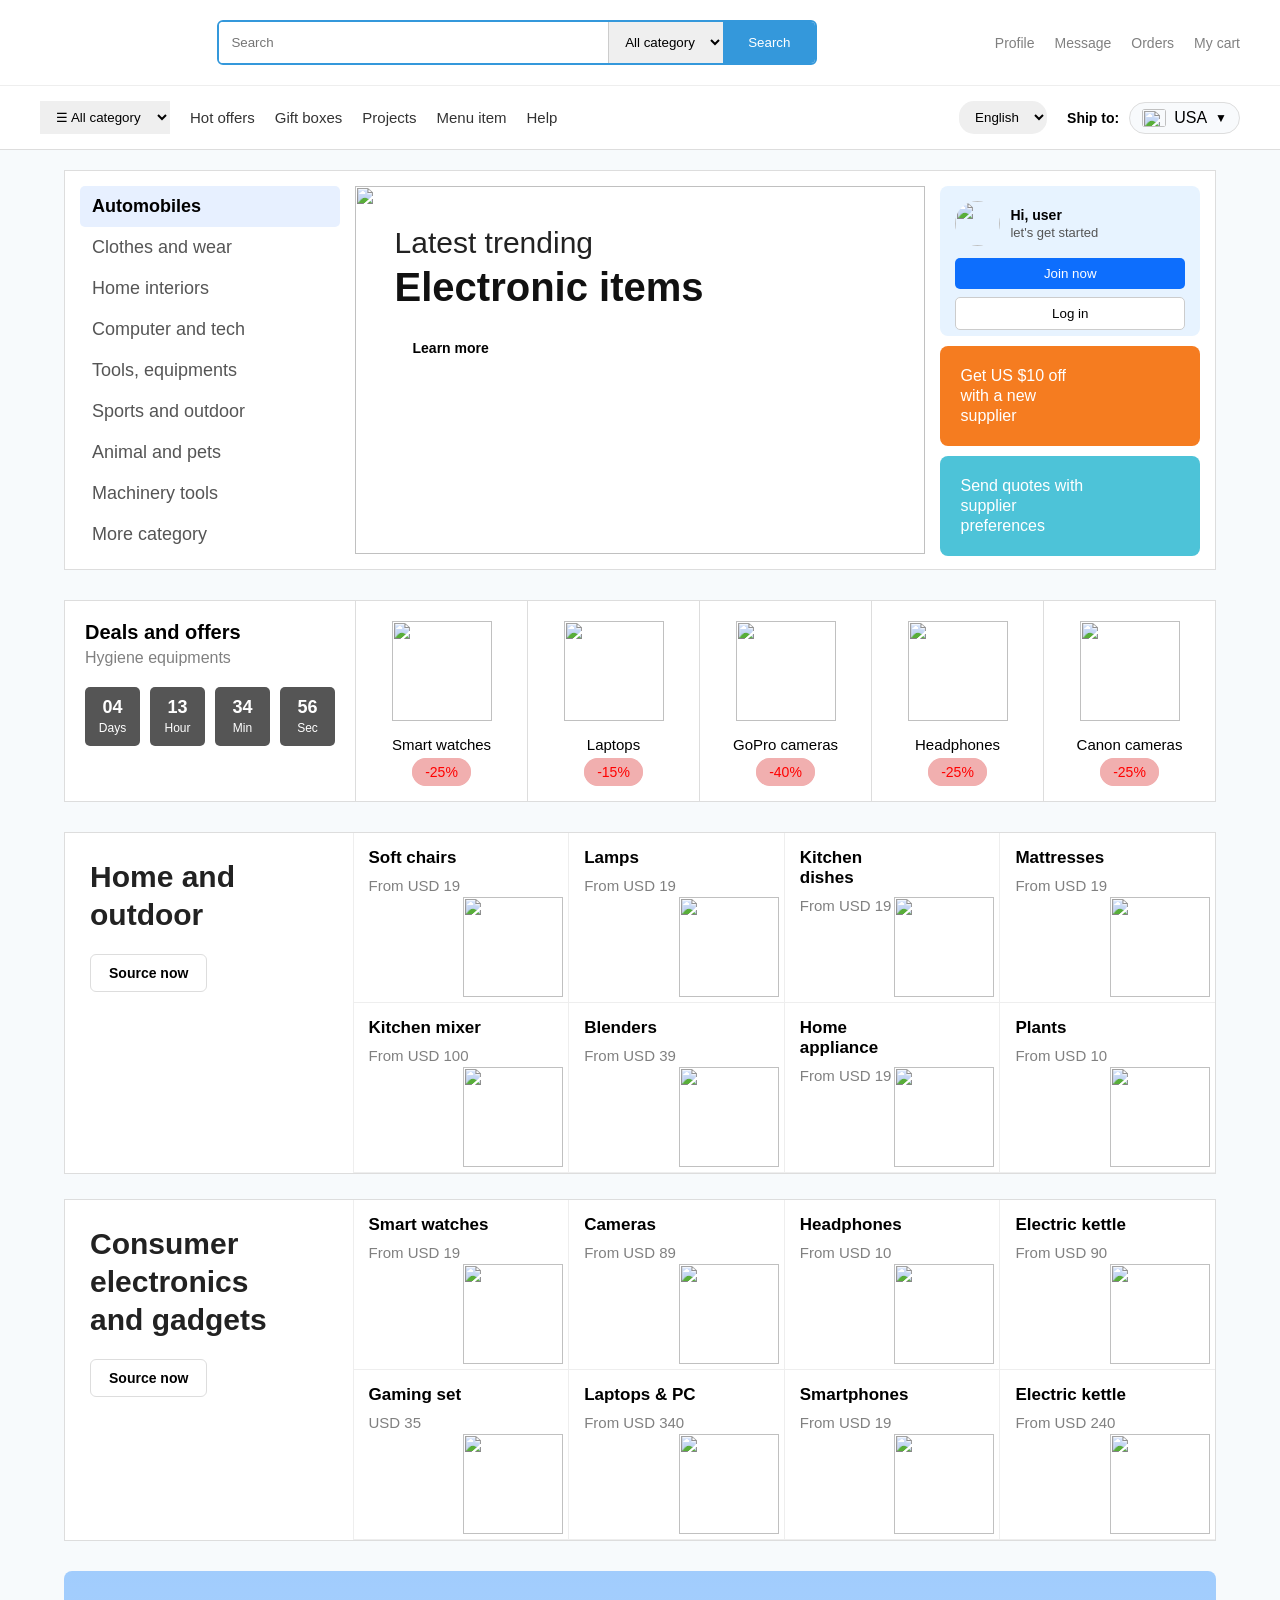
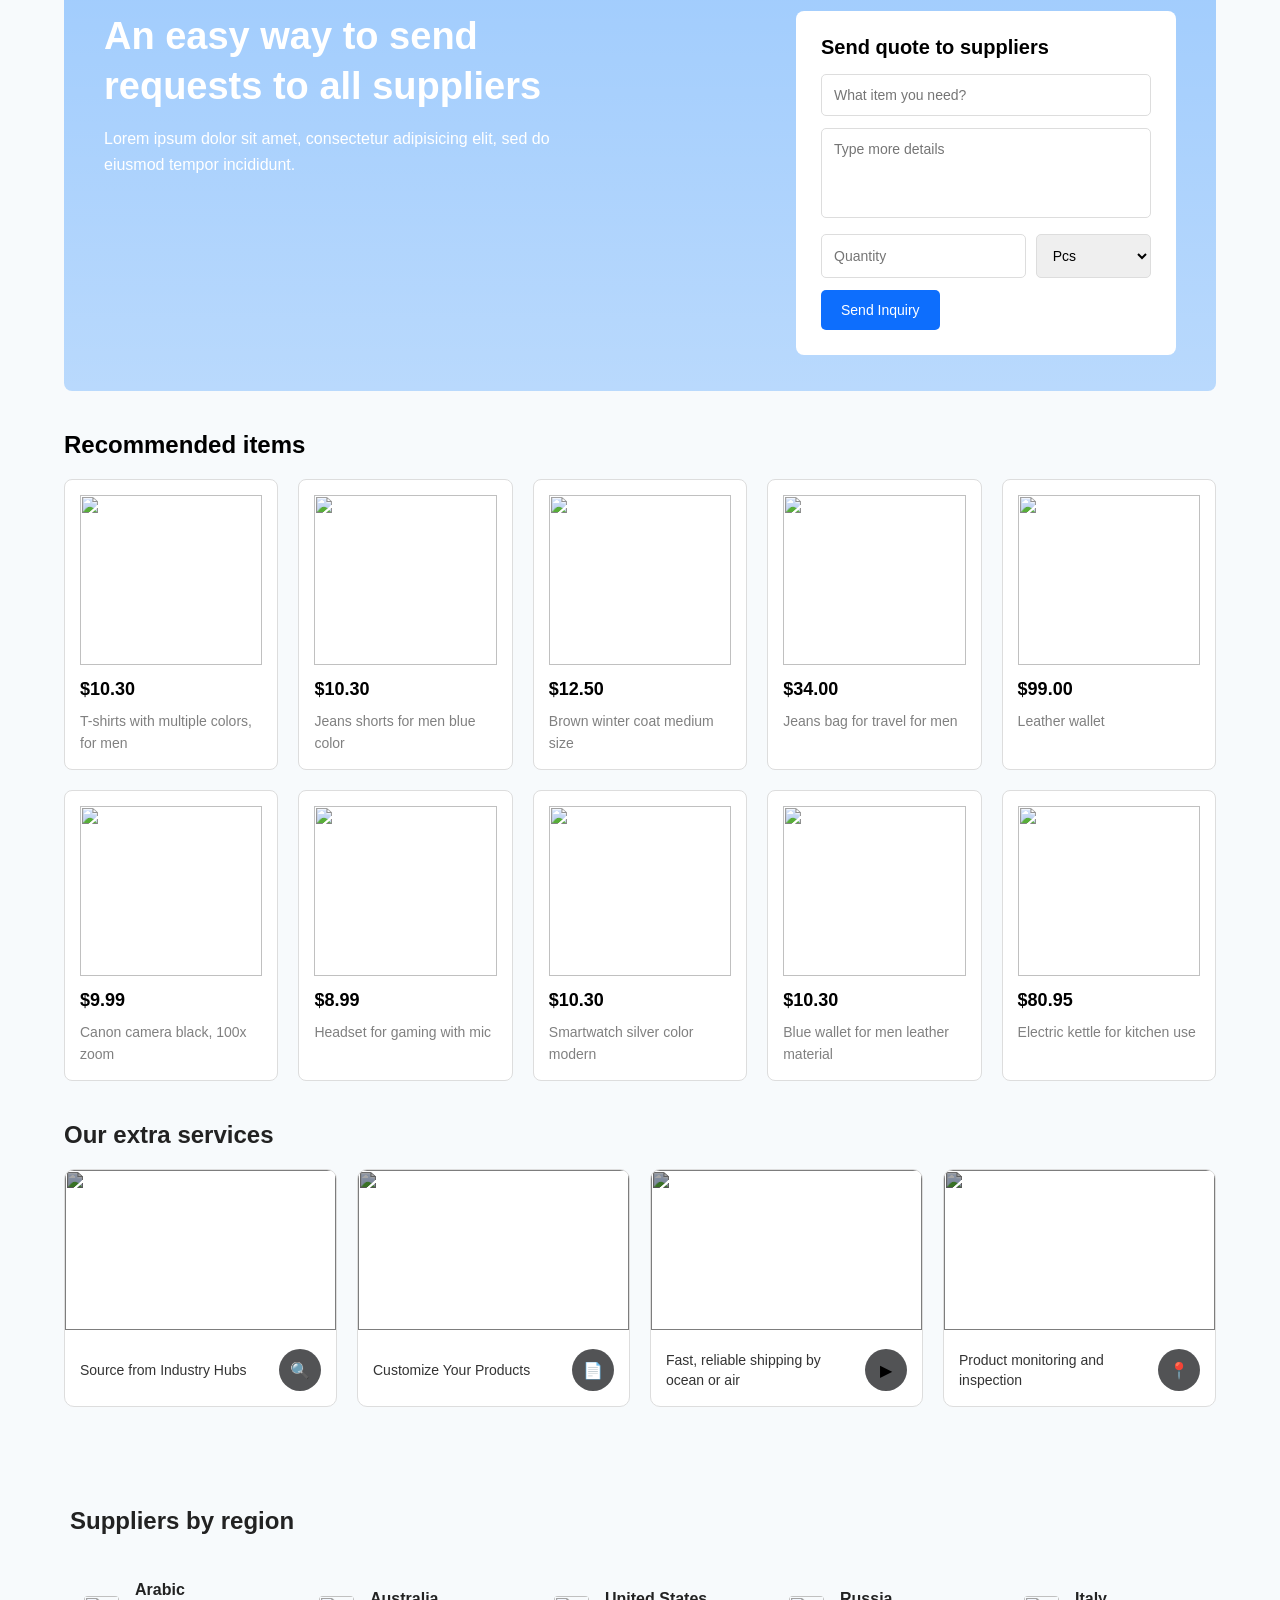
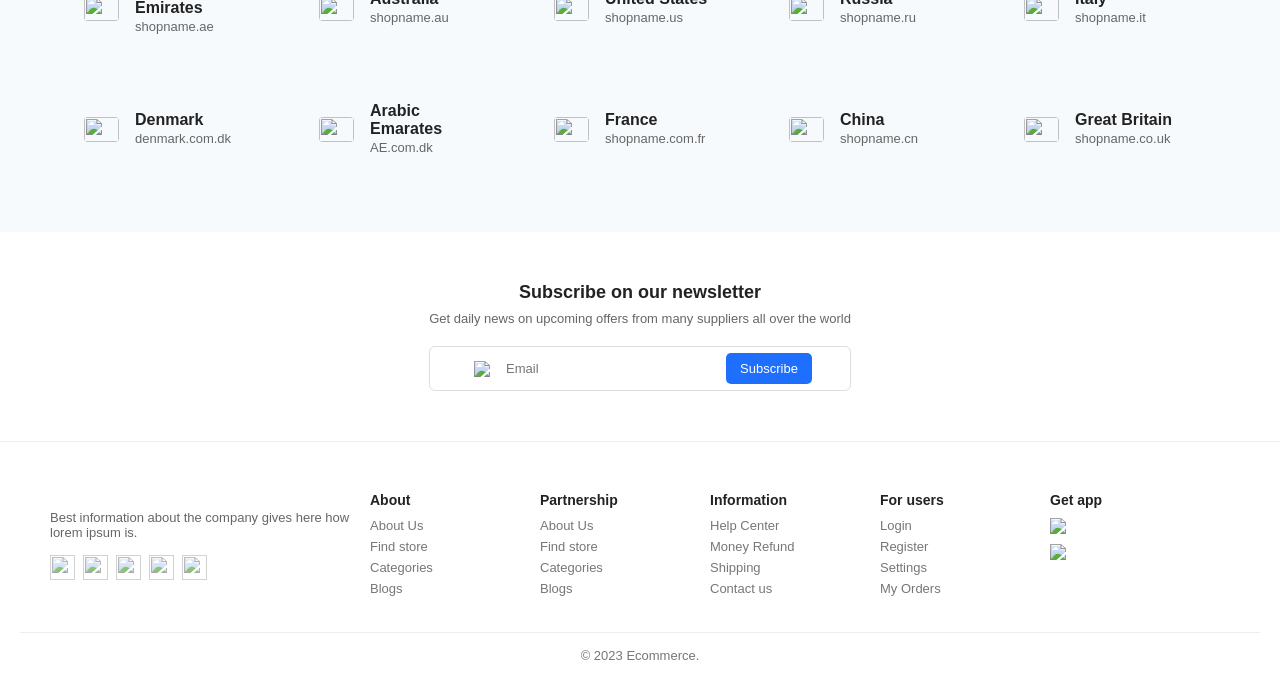
==== commit f866d67f: "Update index.html" ====
--- a/index.html
+++ b/index.html
@@ -20,7 +20,7 @@
 
     <!-- LOGO -->
     <div class="logo">
-      <img src="./assets/assets/Layout/Brand/logo-colored.png" alt="">
+      <img src="./assets/Layout/Brand/logo-colored.png" alt="">
     </div>
 
     <!-- SEARCH -->
@@ -78,7 +78,7 @@
 
         <div class="dropdown-btn">
 
-          <img src="./assets/assets/Layout1/Image/flags/US@2x.png">
+          <img src="./assets/Layout1/Image/flags/US@2x.png">
 
           <span>USA</span>
 
@@ -124,7 +124,7 @@
   <!-- HERO BANNER -->
   <div class="hero-banner">
 
-    <img src="./assets/assets/Image/backgrounds/Banner-board-800x420 2.png">
+    <img src="./assets/Image/backgrounds/Banner-board-800x420 2.png">
 
     <div class="hero-banner-text">
 
@@ -146,7 +146,7 @@
 
       <div class="user-info">
 
-        <img src="./assets/assets/user.png">
+        <img src="./assets/user.png">
 
         <div>
           <p>Hi, user</p>
@@ -216,31 +216,31 @@
 
   <!-- PRODUCTS -->
   <div class="deal-box product">
-    <img src="./assets/assets/Image/tech/8.png">
+    <img src="./assets/Image/tech/8.png">
     <p>Smart watches</p>
     <span>-25%</span>
   </div>
 
   <div class="deal-box product">
-    <img src="./assets/assets/Image/tech/image 34.png">
+    <img src="./assets/Image/tech/image 34.png">
     <p>Laptops</p>
     <span>-15%</span>
   </div>
 
   <div class="deal-box product">
-    <img src="./assets/assets/Image/tech/6.png">
+    <img src="./assets/Image/tech/6.png">
     <p>GoPro cameras</p>
     <span>-40%</span>
   </div>
 
   <div class="deal-box product">
-    <img src="./assets/assets/Image/tech/image 29.png">
+    <img src="./assets/Image/tech/image 29.png">
     <p>Headphones</p>
     <span>-25%</span>
   </div>
 
   <div class="deal-box product">
-    <img src="./assets/assets/Image/tech/image 23.png">
+    <img src="./assets/Image/tech/image 23.png">
     <p>Canon cameras</p>
     <span>-25%</span>
   </div>
@@ -273,49 +273,49 @@
     <div class="product-card">
       <h4>Soft chairs</h4>
       <p>From USD 19</p>
-      <img src="./assets/assets/Image/interior/1.png">
+      <img src="./assets/Image/interior/1.png">
     </div>
 
     <div class="product-card">
       <h4>Lamps</h4>
       <p>From USD 19</p>
-      <img src="./assets/assets/Image/interior/6.png">
+      <img src="./assets/Image/interior/6.png">
     </div>
 
     <div class="product-card">
       <h4>Kitchen dishes</h4>
       <p>From USD 19</p>
-      <img src="./assets/assets/Image/interior/3.png">
+      <img src="./assets/Image/interior/3.png">
     </div>
 
     <div class="product-card">
       <h4>Mattresses</h4>
       <p>From USD 19</p>
-      <img src="./assets/assets/Image/interior/image 93.png">
+      <img src="./assets/Image/interior/image 93.png">
     </div>
 
     <div class="product-card">
       <h4>Kitchen mixer</h4>
       <p>From USD 100</p>
-      <img src="./assets/assets/Image/interior/8.png">
+      <img src="./assets/Image/interior/8.png">
     </div>
 
     <div class="product-card">
       <h4>Blenders</h4>
       <p>From USD 39</p>
-      <img src="./assets/assets/Image/interior/9.png">
+      <img src="./assets/Image/interior/9.png">
     </div>
 
     <div class="product-card">
       <h4>Home appliance</h4>
       <p>From USD 19</p>
-      <img src="./assets/assets/Image/interior/7.png">
+      <img src="./assets/Image/interior/7.png">
     </div>
 
     <div class="product-card">
       <h4>Plants</h4>
       <p>From USD 10</p>
-      <img src="./assets/assets/Image/interior/image 89.png">
+      <img src="./assets/Image/interior/image 89.png">
     </div>
 
   </div>
@@ -344,49 +344,49 @@
     <div class="product-card">
       <h4>Smart watches</h4>
       <p>From USD 19</p>
-      <img src="./assets/assets/Image/tech/8.png">
+      <img src="./assets/Image/tech/8.png">
     </div>
 
     <div class="product-card">
       <h4>Cameras</h4>
       <p>From USD 89</p>
-      <img src="./assets/assets/Image/tech/6.png">
+      <img src="./assets/Image/tech/6.png">
     </div>
 
     <div class="product-card">
       <h4>Headphones</h4>
       <p>From USD 10</p>
-      <img src="./assets/assets/Image/tech/image 86.png">
+      <img src="./assets/Image/tech/image 86.png">
     </div>
 
     <div class="product-card">
       <h4>Electric kettle</h4>
       <p>From USD 90</p>
-      <img src="./assets/assets/Image/tech/image 23.png">
+      <img src="./assets/Image/tech/image 23.png">
     </div>
 
     <div class="product-card">
       <h4>Gaming set</h4>
       <p>USD 35</p>
-      <img src="./assets/assets/Image/tech/image 29.png">
+      <img src="./assets/Image/tech/image 29.png">
     </div>
 
     <div class="product-card">
       <h4>Laptops & PC</h4>
       <p>From USD 340</p>
-      <img src="./assets/assets/Image/tech/image 34.png">
+      <img src="./assets/Image/tech/image 34.png">
     </div>
 
     <div class="product-card">
       <h4>Smartphones</h4>
       <p>From USD 19</p>
-      <img src="./assets/assets/Image/tech/image 33.png">
+      <img src="./assets/Image/tech/image 33.png">
     </div>
 
     <div class="product-card">
       <h4>Electric kettle</h4>
       <p>From USD 240</p>
-      <img src="./assets/assets/Image/tech/image 85.png">
+      <img src="./assets/Image/tech/image 85.png">
     </div>
 
   </div>
@@ -446,61 +446,61 @@
     <div class="recommended-grid">
 
         <div class="recommended-card">
-            <img src="./assets/assets/Image/clothes/1.jpg">
+            <img src="./assets/Image/clothes/1.jpg">
             <h3>$10.30</h3>
             <p>T-shirts with multiple colors, for men</p>
         </div>
 
         <div class="recommended-card">
-            <img src="./assets/assets/Image/clothes/2.jpg">
+            <img src="./assets/Image/clothes/2.jpg">
             <h3>$10.30</h3>
             <p>Jeans shorts for men blue color</p>
         </div>
 
         <div class="recommended-card">
-            <img src="./assets/assets/Image/clothes/3.jpg">
+            <img src="./assets/Image/clothes/3.jpg">
             <h3>$12.50</h3>
             <p>Brown winter coat medium size</p>
         </div>
 
         <div class="recommended-card">
-            <img src="./assets/assets/Image/clothes/4.jpg">
+            <img src="./assets/Image/clothes/4.jpg">
             <h3>$34.00</h3>
             <p>Jeans bag for travel for men</p>
         </div>
 
         <div class="recommended-card">
-            <img src="./assets/assets/Image/clothes/5.jpg">
+            <img src="./assets/Image/clothes/5.jpg">
             <h3>$99.00</h3>
             <p>Leather wallet</p>
         </div>
 
         <div class="recommended-card">
-            <img src="./assets/assets/Image/tech/8.png">
+            <img src="./assets/Image/tech/8.png">
             <h3>$9.99</h3>
             <p>Canon camera black, 100x zoom</p>
         </div>
 
         <div class="recommended-card">
-            <img src="./assets/assets/Image/tech/image 86.png">
+            <img src="./assets/Image/tech/image 86.png">
             <h3>$8.99</h3>
             <p>Headset for gaming with mic</p>
         </div>
 
         <div class="recommended-card">
-            <img src="./assets/assets/Image/tech/image 33.png">
+            <img src="./assets/Image/tech/image 33.png">
             <h3>$10.30</h3>
             <p>Smartwatch silver color modern</p>
         </div>
 
         <div class="recommended-card">
-            <img src="./assets/assets/Image/interior/7.png">
+            <img src="./assets/Image/interior/7.png">
             <h3>$10.30</h3>
             <p>Blue wallet for men leather material</p>
         </div>
 
         <div class="recommended-card">
-            <img src="./assets/assets/Image/tech/image 23.png">
+            <img src="./assets/Image/tech/image 23.png">
             <h3>$80.95</h3>
             <p>Electric kettle for kitchen use</p>
         </div>
@@ -519,7 +519,7 @@
     <div class="services-grid">
 
         <div class="service-card">
-            <img src="./assets/assets/Image/backgrounds/Mask group.png">
+            <img src="./assets/Image/backgrounds/Mask group.png">
             <div class="service-content">
                 <p>Source from Industry Hubs</p>
                 <button>🔍</button>
@@ -527,7 +527,7 @@
         </div>
 
         <div class="service-card">
-            <img src="./assets/assets/Image/backgrounds/Mask group (1).png">
+            <img src="./assets/Image/backgrounds/Mask group (1).png">
             <div class="service-content">
                 <p>Customize Your Products</p>
                 <button>📄</button>
@@ -535,7 +535,7 @@
         </div>
 
         <div class="service-card">
-            <img src="./assets/assets/Image/backgrounds/image 106.png">
+            <img src="./assets/Image/backgrounds/image 106.png">
             <div class="service-content">
                 <p>Fast, reliable shipping by ocean or air</p>
                 <button>▶</button>
@@ -543,7 +543,7 @@
         </div>
 
         <div class="service-card">
-            <img src="./assets/assets/Image/backgrounds/image 107.png">
+            <img src="./assets/Image/backgrounds/image 107.png">
             <div class="service-content">
                 <p>Product monitoring and inspection</p>
                 <button>📍</button>
@@ -564,7 +564,7 @@
     <div class="region-grid">
 
         <div class="region-item">
-            <img src="./assets/assets/Layout1/Image/flags/AE@2x.png">
+            <img src="./assets/Layout1/Image/flags/AE@2x.png">
             <div>
                 <span class="country">Arabic Emirates</span>
                 <small>shopname.ae</small>
@@ -572,7 +572,7 @@
         </div>
 
         <div class="region-item">
-            <img src="./assets/assets/Layout1/Image/flags/DE@2x.png">
+            <img src="./assets/Layout1/Image/flags/DE@2x.png">
             <div>
                 <span class="country">Australia</span>
                 <small>shopname.au</small>
@@ -580,7 +580,7 @@
         </div>
 
         <div class="region-item">
-            <img src="./assets/assets/Layout1/Image/flags/US@2x.png">
+            <img src="./assets/Layout1/Image/flags/US@2x.png">
             <div>
                 <span class="country">United States</span>
                 <small>shopname.us</small>
@@ -588,7 +588,7 @@
         </div>
 
         <div class="region-item">
-            <img src="./assets/assets/Layout1/Image/flags/RU@2x.png">
+            <img src="./assets/Layout1/Image/flags/RU@2x.png">
             <div>
                 <span class="country">Russia</span>
                 <small>shopname.ru</small>
@@ -596,7 +596,7 @@
         </div>
 
         <div class="region-item">
-            <img src="./assets/assets/Layout1/Image/flags/IT@2x.png">
+            <img src="./assets/Layout1/Image/flags/IT@2x.png">
             <div>
                 <span class="country">Italy</span>
                 <small>shopname.it</small>
@@ -604,21 +604,21 @@
         </div>
 
         <div class="region-item">
-            <img src="./assets/assets/Layout1/Image/flags/DK@2x.png">
+            <img src="./assets/Layout1/Image/flags/DK@2x.png">
             <div>
                 <span class="country">Denmark</span>
                 <small>denmark.com.dk</small>
             </div>
         </div>
  <div class="region-item">
-            <img src="./assets/assets/Layout1/Image/flags/AE@2x.png">
+            <img src="./assets/Layout1/Image/flags/AE@2x.png">
             <div>
                 <span class="country">Arabic Emarates</span>
                 <small>AE.com.dk</small>
             </div>
         </div>
         <div class="region-item">
-            <img src="./assets/assets/Layout1/Image/flags/FR@2x.png">
+            <img src="./assets/Layout1/Image/flags/FR@2x.png">
             <div>
                 <span class="country">France</span>
                 <small>shopname.com.fr</small>
@@ -626,7 +626,7 @@
         </div>
 
         <div class="region-item">
-            <img src="./assets/assets/Layout1/Image/flags/CN@2x.png">
+            <img src="./assets/Layout1/Image/flags/CN@2x.png">
             <div>
                 <span class="country">China</span>
                 <small>shopname.cn</small>
@@ -634,7 +634,7 @@
         </div>
 
         <div class="region-item">
-            <img src="./assets/assets/Layout1/Image/flags/GB@2x.png">
+            <img src="./assets/Layout1/Image/flags/GB@2x.png">
             <div>
                 <span class="country">Great Britain</span>
                 <small>shopname.co.uk</small>
@@ -660,7 +660,7 @@
         </p>
 
         <div class="input-box">
-            <img src="./assets/assets/Layout1/icons/download.png" alt="mail icon">
+            <img src="./assets/Layout1/icons/download.png" alt="mail icon">
             <input type="email" placeholder="Email">
             <button>Subscribe</button>
         </div>
@@ -678,16 +678,16 @@
         <!-- BRAND -->
         <div class="footer-col brand">
             <div class="logo">
-      <img src="./assets/assets/Layout/Brand/logo-colored.png" alt="">
+      <img src="./assets/Layout/Brand/logo-colored.png" alt="">
     </div>
             <p>Best information about the company gives here how lorem ipsum is.</p>
 
             <div class="social-icons">
-                <img src="./assets/assets/Layout1/icons/fac.png">
-                <img src="./assets/assets/Layout1/icons/twi.png">
-                <img src="./assets/assets/Layout1/icons/link.png">
-                <img src="./assets/assets/Layout1/icons/insta.png">
-                <img src="./assets/assets/Layout1/icons/you.png">
+                <img src="./assets/Layout1/icons/fac.png">
+                <img src="./assets/Layout1/icons/twi.png">
+                <img src="./assets/Layout1/icons/link.png">
+                <img src="./assets/Layout1/icons/insta.png">
+                <img src="./assets/Layout1/icons/you.png">
             </div>
         </div>
 
@@ -730,8 +730,8 @@
         <!-- APP -->
         <div class="footer-col app">
             <h4>Get app</h4>
-           <img src="./assets/assets/Layout/Misc/Group.png">
-            <img src="./assets/assets/Layout/Misc/market-button.png">
+           <img src="./assets/Layout/Misc/Group.png">
+            <img src="./assets/Layout/Misc/market-button.png">
         </div>
 
     </div>
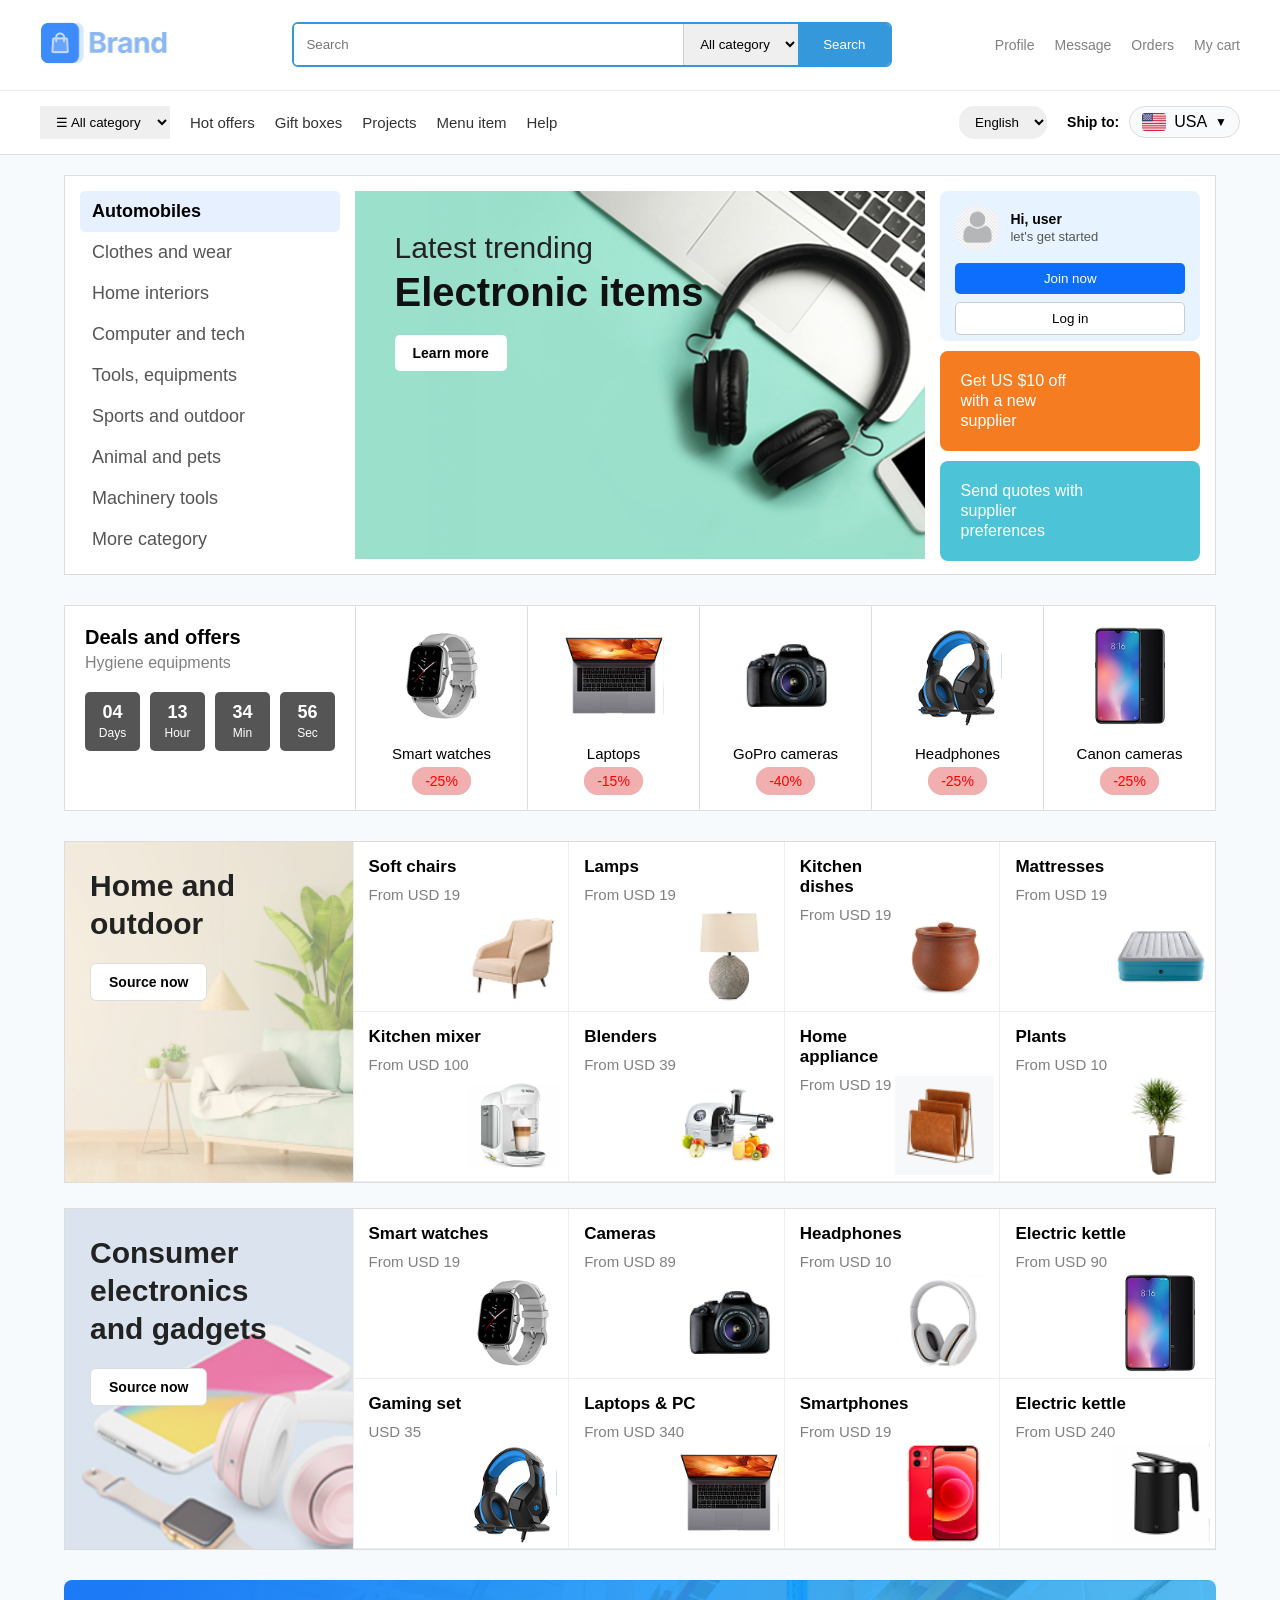
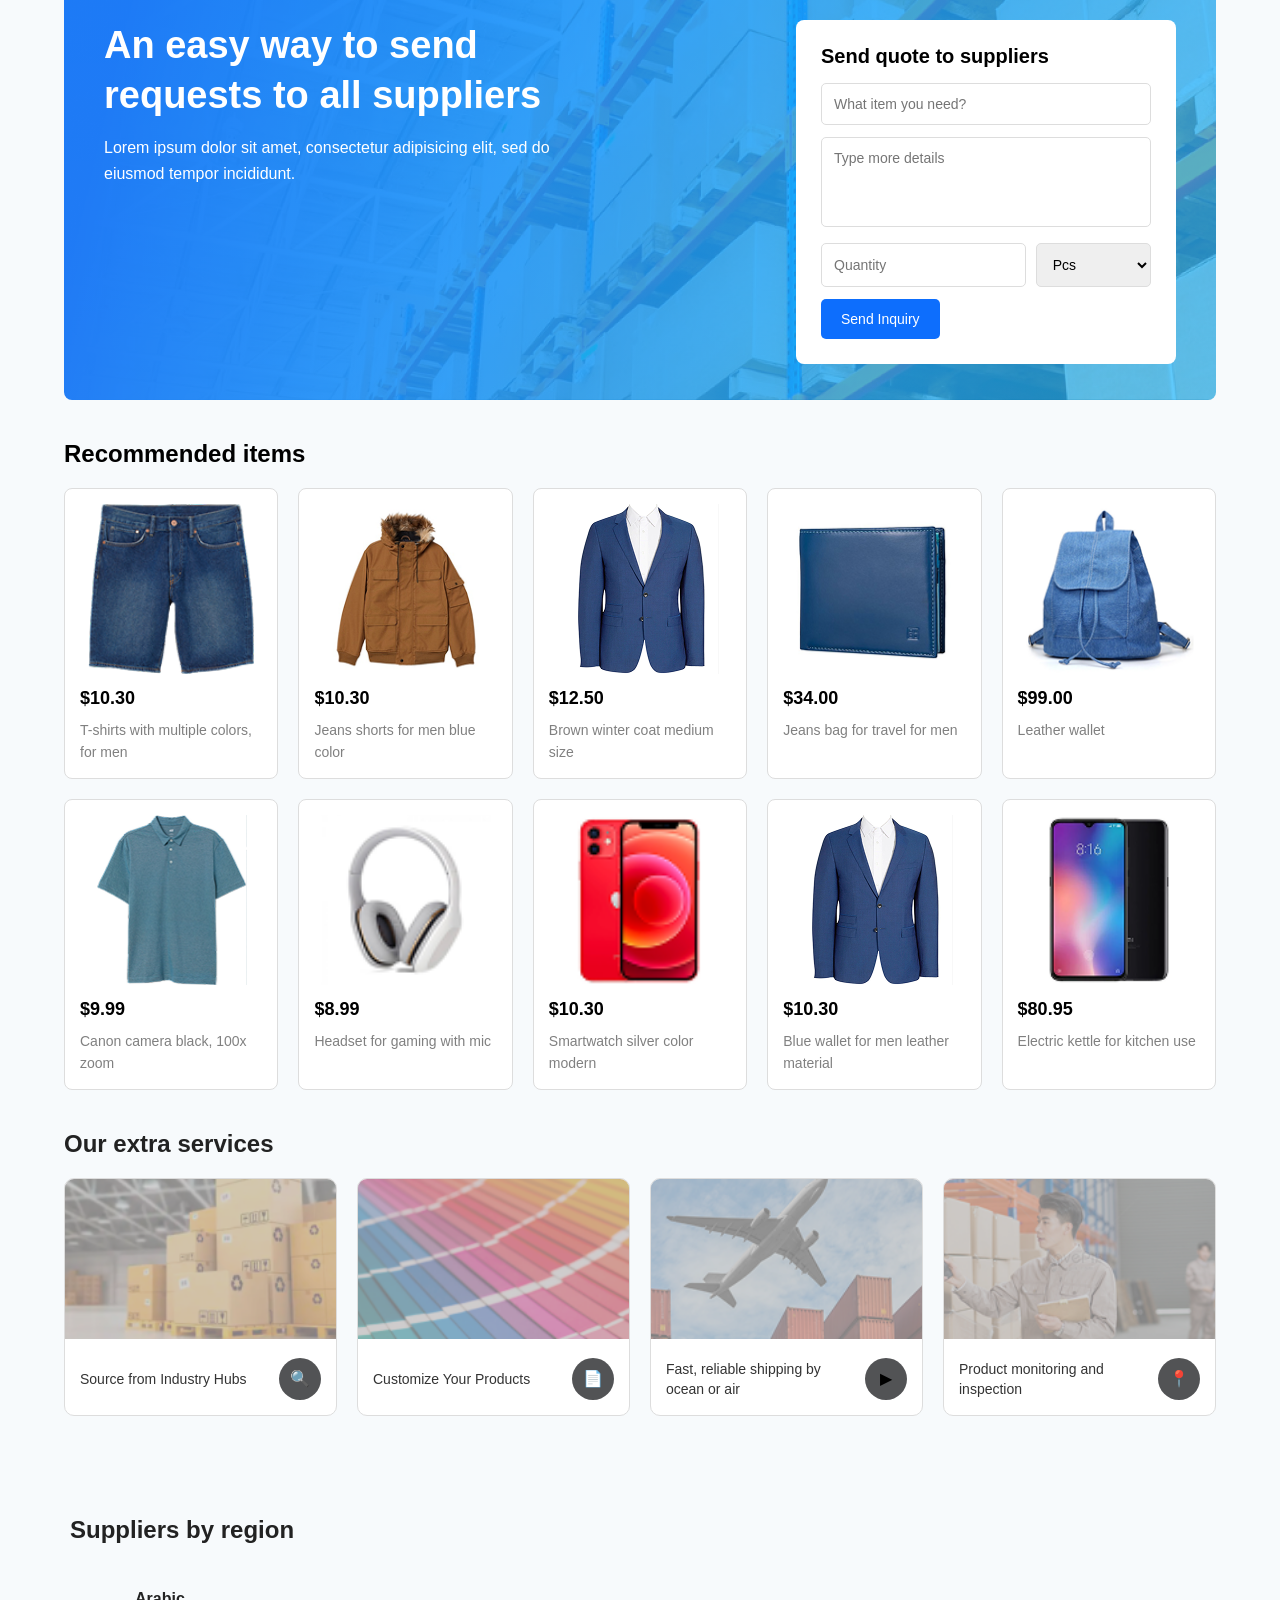
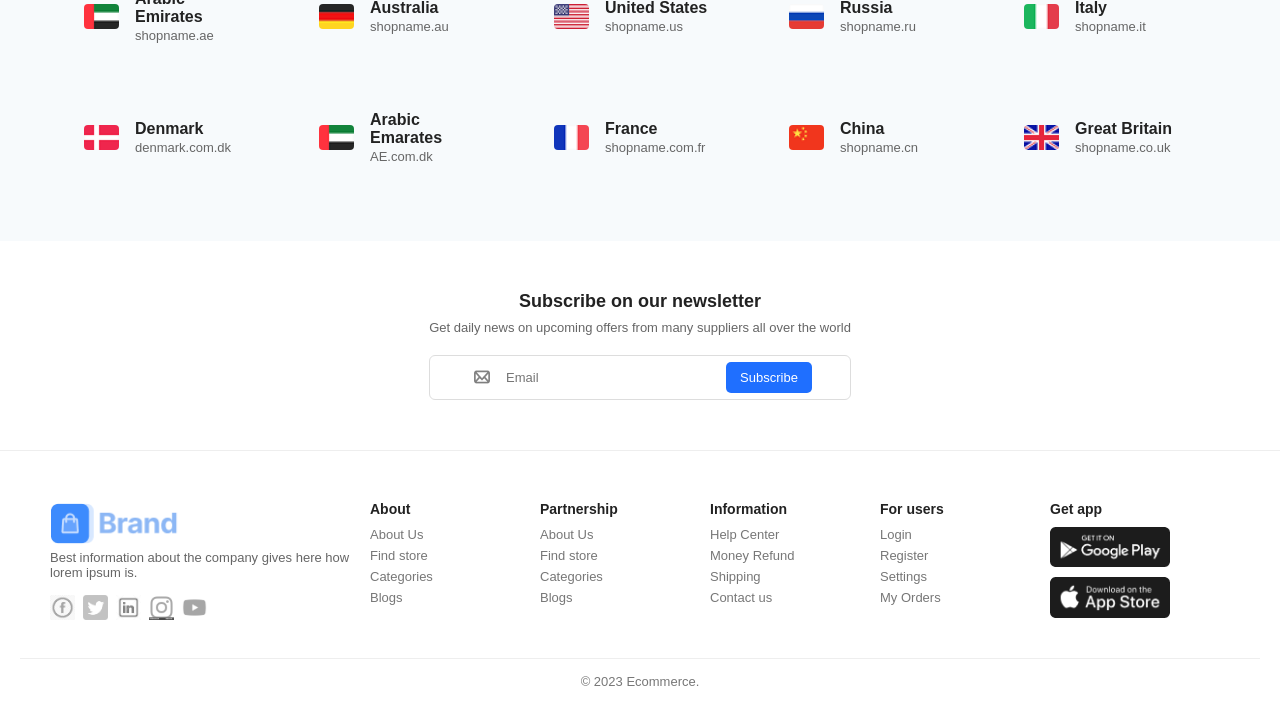
==== commit 3c90242c: "Update index.html" ====
--- a/index.html
+++ b/index.html
@@ -445,38 +445,38 @@
 
     <div class="recommended-grid">
 
-        <div class="recommended-card">
-            <img src="./assets/Image/clothes/1.jpg">
+          <div class="recommended-card">
+            <img src="./assets/Layout/alibaba/Image/cloth/Bitmap (2).png">
             <h3>$10.30</h3>
             <p>T-shirts with multiple colors, for men</p>
         </div>
 
         <div class="recommended-card">
-            <img src="./assets/Image/clothes/2.jpg">
+            <img src="./assets/Layout/alibaba/Image/cloth/2 1.png">
             <h3>$10.30</h3>
             <p>Jeans shorts for men blue color</p>
         </div>
 
         <div class="recommended-card">
-            <img src="./assets/Image/clothes/3.jpg">
+            <img src="./assets/Layout/alibaba/Image/cloth/image 30.png">
             <h3>$12.50</h3>
             <p>Brown winter coat medium size</p>
         </div>
 
         <div class="recommended-card">
-            <img src="./assets/Image/clothes/4.jpg">
+            <img src="./assets/Layout/alibaba/Image/cloth/image 24.png">
             <h3>$34.00</h3>
             <p>Jeans bag for travel for men</p>
         </div>
 
         <div class="recommended-card">
-            <img src="./assets/Image/clothes/5.jpg">
+            <img src="./assets/Layout/alibaba/Image/cloth/image 26.png">
             <h3>$99.00</h3>
             <p>Leather wallet</p>
         </div>
 
         <div class="recommended-card">
-            <img src="./assets/Image/tech/8.png">
+            <img src="./assets/Layout/alibaba/Image/cloth/Bitmap.png">
             <h3>$9.99</h3>
             <p>Canon camera black, 100x zoom</p>
         </div>
@@ -494,7 +494,7 @@
         </div>
 
         <div class="recommended-card">
-            <img src="./assets/Image/interior/7.png">
+            <img src="./assets/Layout/alibaba/Image/cloth/image 30.png">
             <h3>$10.30</h3>
             <p>Blue wallet for men leather material</p>
         </div>
--- a/style.css
+++ b/style.css
@@ -447,11 +447,11 @@
 
 /* BACKGROUND IMAGES */
 .banner1{
-    background-image:url("/assets/assets/Image/backgrounds/Group 969.png");
+    background-image:url("./assets/Image/backgrounds/Group 969.png");
 }
 
 .banner2{
-    background-image:url("/assets/assets/Image/backgrounds/image 98.png");
+    background-image:url("./assets/Image/backgrounds/image 98.png");
 }
 
 /* BANNER CONTENT */
@@ -528,7 +528,7 @@
         rgba(0,119,255,0.35),
         rgba(0,119,255,0.25)
     ),
-    url("/assets/assets/Image/backgrounds/Group\ 982.png");
+    url("./assets/Image/backgrounds/Group\ 982.png");
 
     background-size:cover;
     background-position:center;
@@ -971,4 +971,4 @@
     border-top:1px solid #eee;
     font-size:13px;
     color:#777;
-}+}
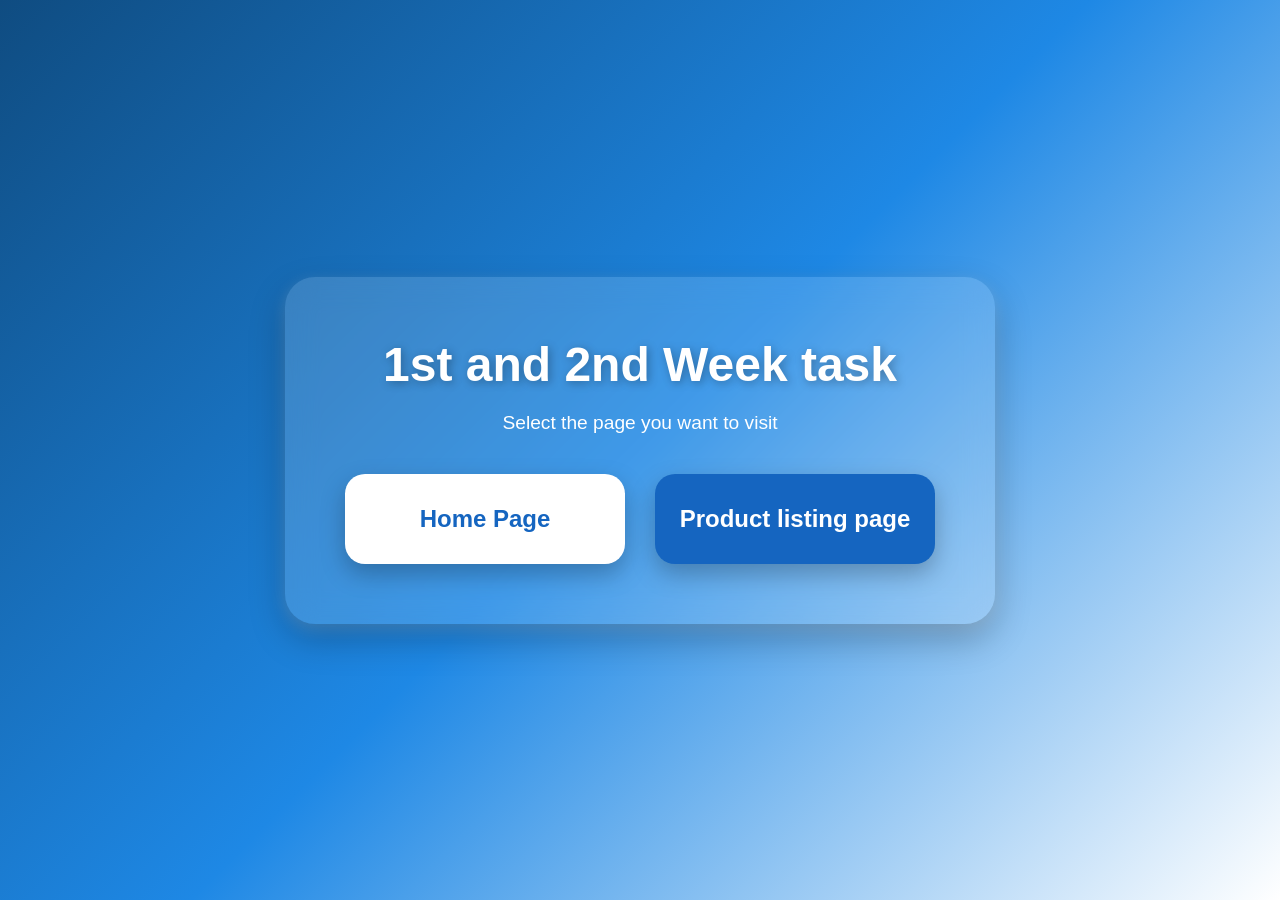
==== commit f2d567d1: "Update index.html" ====
--- a/index.html
+++ b/index.html
@@ -1,747 +1,108 @@
-<!doctype html>
+<!DOCTYPE html>
 <html lang="en">
 <head>
-  <meta charset="UTF-8">
-  <meta name="viewport" content="width=device-width, initial-scale=1.0">
-  <title>E-Commerce Website</title>
+    <meta charset="UTF-8">
+    <meta name="viewport" content="width=device-width, initial-scale=1.0">
+    <title>Select Page</title>
 
-  <link rel="stylesheet" href="style.css">
+    <style>
+        *{
+            margin:0;
+            padding:0;
+            box-sizing:border-box;
+            font-family:'Segoe UI', Tahoma, Geneva, Verdana, sans-serif;
+        }
+
+        body{
+            height:100vh;
+            display:flex;
+            justify-content:center;
+            align-items:center;
+            background:linear-gradient(135deg,#0f4c81,#1e88e5,#ffffff);
+            overflow:hidden;
+        }
+
+        .container{
+            text-align:center;
+            background:rgba(255,255,255,0.15);
+            backdrop-filter:blur(15px);
+            padding:60px;
+            border-radius:30px;
+            box-shadow:
+                0 15px 35px rgba(0,0,0,0.25),
+                0 5px 15px rgba(255,255,255,0.2);
+        }
+
+        h1{
+            color:white;
+            font-size:3rem;
+            margin-bottom:20px;
+            text-shadow:2px 2px 10px rgba(0,0,0,0.3);
+        }
+
+        p{
+            color:white;
+            font-size:1.2rem;
+            margin-bottom:40px;
+        }
+
+        .btn-container{
+            display:flex;
+            gap:30px;
+            justify-content:center;
+            flex-wrap:wrap;
+        }
+
+        .btn{
+            width:280px;
+            height:90px;
+            border:none;
+            border-radius:20px;
+            font-size:1.5rem;
+            font-weight:bold;
+            cursor:pointer;
+            transition:all 0.3s ease;
+            box-shadow:0 10px 25px rgba(0,0,0,0.25);
+        }
+
+        .btn1{
+            background:white;
+            color:#1565c0;
+        }
+
+        .btn2{
+            background:#1565c0;
+            color:white;
+        }
+
+        .btn:hover{
+            transform:translateY(-8px) scale(1.05);
+            box-shadow:0 18px 35px rgba(0,0,0,0.35);
+        }
+
+        .btn:active{
+            transform:scale(0.98);
+        }
+    </style>
 </head>
-
 <body>
 
-<!-- =========================
-     NAVBAR START
-========================= -->
-<nav class="navbar">
+    <div class="container">
+        <h1>1st and 2nd Week task</h1>
+        <p>Select the page you want to visit</p>
 
-  <!-- TOP NAV -->
-  <div class="top-nav">
+        <div class="btn-container">
+            <button class="btn btn1"
+                onclick="window.location.href='homepage.html'">
+                Home Page
+            </button>
 
-    <!-- LOGO -->
-    <div class="logo">
-      <img src="./assets/Layout/Brand/logo-colored.png" alt="">
+            <button class="btn btn2"
+                onclick="window.location.href='weblist view.html'">
+                Product listing page
+            </button>
+        </div>
     </div>
-
-    <!-- SEARCH -->
-    <div class="search-box">
-      <input type="text" placeholder="Search">
-
-      <select>
-        <option>All category</option>
-        <option>Electronics</option>
-        <option>Fashion</option>
-      </select>
-
-      <button>Search</button>
-    </div>
-
-    <!-- ICONS -->
-    <div class="nav-icons">
-      <div>Profile</div>
-      <div>Message</div>
-      <div>Orders</div>
-      <div>My cart</div>
-    </div>
-
-  </div>
-
-  <!-- BOTTOM NAV -->
-  <div class="bottom-nav">
-
-    <div class="menu-left">
-
-      <select>
-        <option>☰ All category</option>
-      </select>
-
-      <a href="#">Hot offers</a>
-      <a href="#">Gift boxes</a>
-      <a href="#">Projects</a>
-      <a href="#">Menu item</a>
-      <a href="#">Help</a>
-
-    </div>
-
-    <div class="menu-right">
-
-      <!-- LANGUAGE -->
-      <select class="lang">
-        <option>English</option>
-        <option>Urdu</option>
-      </select>
-
-      <!-- COUNTRY -->
-      <div class="country-selector-bar">
-
-        <span class="ship-label">Ship to:</span>
-
-        <div class="dropdown-btn">
-
-          <img src="./assets/Layout1/Image/flags/US@2x.png">
-
-          <span>USA</span>
-
-          <span class="dropdown-arrow">▼</span>
-
-        </div>
-
-      </div>
-
-    </div>
-
-  </div>
-
-</nav>
-<!-- =========================
-     NAVBAR END
-========================= -->
-
-<div class="main">
-
-<!-- =========================
-     HERO SECTION
-========================= -->
-<section class="hero-section">
-
-  <!-- LEFT CATEGORY -->
-  <div class="categories">
-
-    <ul>
-      <li class="active">Automobiles</li>
-      <li>Clothes and wear</li>
-      <li>Home interiors</li>
-      <li>Computer and tech</li>
-      <li>Tools, equipments</li>
-      <li>Sports and outdoor</li>
-      <li>Animal and pets</li>
-      <li>Machinery tools</li>
-      <li>More category</li>
-    </ul>
-
-  </div>
-
-  <!-- HERO BANNER -->
-  <div class="hero-banner">
-
-    <img src="./assets/Image/backgrounds/Banner-board-800x420 2.png">
-
-    <div class="hero-banner-text">
-
-      <h3>Latest trending</h3>
-
-      <h1>Electronic items</h1>
-
-      <button>Learn more</button>
-
-    </div>
-
-  </div>
-
-  <!-- RIGHT SIDE -->
-  <div class="side-boxes">
-
-    <!-- USER BOX -->
-    <div class="user-box">
-
-      <div class="user-info">
-
-        <img src="./assets/user.png">
-
-        <div>
-          <p>Hi, user</p>
-          <span>let's get started</span>
-        </div>
-
-      </div>
-
-      <button class="join-btn">Join now</button>
-
-      <button class="login-btn">Log in</button>
-
-    </div>
-
-    <!-- OFFER -->
-    <div class="offer-box orange">
-      <p>Get US $10 off <br> with a new <br> supplier</p>
-    </div>
-
-    <div class="offer-box blue">
-      <p>Send quotes with <br> supplier <br> preferences</p>
-    </div>
-
-  </div>
-
-</section>
-
-
-
-<!-- =========================
-     DEAL SECTION
-========================= -->
-<section class="deals-section">
-
-  <!-- TIMER -->
-  <div class="deal-box timer-box">
-
-    <h3>Deals and offers</h3>
-
-    <p>Hygiene equipments</p>
-
-    <div class="timer">
-
-      <div class="time">
-        <span>04</span>
-        <small>Days</small>
-      </div>
-
-      <div class="time">
-        <span>13</span>
-        <small>Hour</small>
-      </div>
-
-      <div class="time">
-        <span>34</span>
-        <small>Min</small>
-      </div>
-
-      <div class="time">
-        <span>56</span>
-        <small>Sec</small>
-      </div>
-
-    </div>
-
-  </div>
-
-  <!-- PRODUCTS -->
-  <div class="deal-box product">
-    <img src="./assets/Image/tech/8.png">
-    <p>Smart watches</p>
-    <span>-25%</span>
-  </div>
-
-  <div class="deal-box product">
-    <img src="./assets/Image/tech/image 34.png">
-    <p>Laptops</p>
-    <span>-15%</span>
-  </div>
-
-  <div class="deal-box product">
-    <img src="./assets/Image/tech/6.png">
-    <p>GoPro cameras</p>
-    <span>-40%</span>
-  </div>
-
-  <div class="deal-box product">
-    <img src="./assets/Image/tech/image 29.png">
-    <p>Headphones</p>
-    <span>-25%</span>
-  </div>
-
-  <div class="deal-box product">
-    <img src="./assets/Image/tech/image 23.png">
-    <p>Canon cameras</p>
-    <span>-25%</span>
-  </div>
-
-</section>
-
-
-
-<!-- =========================
-     PRODUCT SECTION 1
-========================= -->
-<section class="product-wrapper">
-
-  <!-- LEFT BANNER -->
-  <div class="product-banner banner1">
-
-    <div class="product-banner-content">
-
-      <h2>Home and outdoor</h2>
-
-      <button>Source now</button>
-
-    </div>
-
-  </div>
-
-  <!-- PRODUCTS -->
-  <div class="products-grid">
-
-    <div class="product-card">
-      <h4>Soft chairs</h4>
-      <p>From USD 19</p>
-      <img src="./assets/Image/interior/1.png">
-    </div>
-
-    <div class="product-card">
-      <h4>Lamps</h4>
-      <p>From USD 19</p>
-      <img src="./assets/Image/interior/6.png">
-    </div>
-
-    <div class="product-card">
-      <h4>Kitchen dishes</h4>
-      <p>From USD 19</p>
-      <img src="./assets/Image/interior/3.png">
-    </div>
-
-    <div class="product-card">
-      <h4>Mattresses</h4>
-      <p>From USD 19</p>
-      <img src="./assets/Image/interior/image 93.png">
-    </div>
-
-    <div class="product-card">
-      <h4>Kitchen mixer</h4>
-      <p>From USD 100</p>
-      <img src="./assets/Image/interior/8.png">
-    </div>
-
-    <div class="product-card">
-      <h4>Blenders</h4>
-      <p>From USD 39</p>
-      <img src="./assets/Image/interior/9.png">
-    </div>
-
-    <div class="product-card">
-      <h4>Home appliance</h4>
-      <p>From USD 19</p>
-      <img src="./assets/Image/interior/7.png">
-    </div>
-
-    <div class="product-card">
-      <h4>Plants</h4>
-      <p>From USD 10</p>
-      <img src="./assets/Image/interior/image 89.png">
-    </div>
-
-  </div>
-
-</section>
-
-
-<section class="product-wrapper">
-
-  <!-- LEFT BANNER -->
-  <div class="product-banner banner2">
-
-    <div class="product-banner-content">
-
-      <h2>Consumer electronics and gadgets</h2>
-
-      <button>Source now</button>
-
-    </div>
-
-  </div>
-
-  <!-- PRODUCTS -->
-  <div class="products-grid">
-
-    <div class="product-card">
-      <h4>Smart watches</h4>
-      <p>From USD 19</p>
-      <img src="./assets/Image/tech/8.png">
-    </div>
-
-    <div class="product-card">
-      <h4>Cameras</h4>
-      <p>From USD 89</p>
-      <img src="./assets/Image/tech/6.png">
-    </div>
-
-    <div class="product-card">
-      <h4>Headphones</h4>
-      <p>From USD 10</p>
-      <img src="./assets/Image/tech/image 86.png">
-    </div>
-
-    <div class="product-card">
-      <h4>Electric kettle</h4>
-      <p>From USD 90</p>
-      <img src="./assets/Image/tech/image 23.png">
-    </div>
-
-    <div class="product-card">
-      <h4>Gaming set</h4>
-      <p>USD 35</p>
-      <img src="./assets/Image/tech/image 29.png">
-    </div>
-
-    <div class="product-card">
-      <h4>Laptops & PC</h4>
-      <p>From USD 340</p>
-      <img src="./assets/Image/tech/image 34.png">
-    </div>
-
-    <div class="product-card">
-      <h4>Smartphones</h4>
-      <p>From USD 19</p>
-      <img src="./assets/Image/tech/image 33.png">
-    </div>
-
-    <div class="product-card">
-      <h4>Electric kettle</h4>
-      <p>From USD 240</p>
-      <img src="./assets/Image/tech/image 85.png">
-    </div>
-
-  </div>
-
-</section>
-<!-- =========================
-     INQUIRY SECTION
-========================= -->
-<section class="supplier-section">
-
-    <!-- Left Side -->
-    <div class="supplier-left">
-
-        <h2>An easy way to send requests to all suppliers</h2>
-
-        <p>
-            Lorem ipsum dolor sit amet, consectetur adipisicing elit,
-            sed do eiusmod tempor incididunt.
-        </p>
-
-    </div>
-
-    <!-- Right Side -->
-    <div class="supplier-form-box">
-
-        <h3>Send quote to suppliers</h3>
-
-        <input type="text" placeholder="What item you need?">
-
-        <textarea placeholder="Type more details"></textarea>
-
-        <div class="supplier-row">
-
-            <input type="number" placeholder="Quantity">
-
-            <select>
-                <option>Pcs</option>
-                <option>Kg</option>
-                <option>Box</option>
-            </select>
-
-        </div>
-
-        <button>Send Inquiry</button>
-
-    </div>
-
-</section>
-<!-- =========================
-     RECOMMENDED PRODUCTS
-========================= -->
-
-<section class="recommended-products">
-
-    <h2>Recommended items</h2>
-
-    <div class="recommended-grid">
-
-          <div class="recommended-card">
-            <img src="./assets/Layout/alibaba/Image/cloth/Bitmap (2).png">
-            <h3>$10.30</h3>
-            <p>T-shirts with multiple colors, for men</p>
-        </div>
-
-        <div class="recommended-card">
-            <img src="./assets/Layout/alibaba/Image/cloth/2 1.png">
-            <h3>$10.30</h3>
-            <p>Jeans shorts for men blue color</p>
-        </div>
-
-        <div class="recommended-card">
-            <img src="./assets/Layout/alibaba/Image/cloth/image 30.png">
-            <h3>$12.50</h3>
-            <p>Brown winter coat medium size</p>
-        </div>
-
-        <div class="recommended-card">
-            <img src="./assets/Layout/alibaba/Image/cloth/image 24.png">
-            <h3>$34.00</h3>
-            <p>Jeans bag for travel for men</p>
-        </div>
-
-        <div class="recommended-card">
-            <img src="./assets/Layout/alibaba/Image/cloth/image 26.png">
-            <h3>$99.00</h3>
-            <p>Leather wallet</p>
-        </div>
-
-        <div class="recommended-card">
-            <img src="./assets/Layout/alibaba/Image/cloth/Bitmap.png">
-            <h3>$9.99</h3>
-            <p>Canon camera black, 100x zoom</p>
-        </div>
-
-        <div class="recommended-card">
-            <img src="./assets/Image/tech/image 86.png">
-            <h3>$8.99</h3>
-            <p>Headset for gaming with mic</p>
-        </div>
-
-        <div class="recommended-card">
-            <img src="./assets/Image/tech/image 33.png">
-            <h3>$10.30</h3>
-            <p>Smartwatch silver color modern</p>
-        </div>
-
-        <div class="recommended-card">
-            <img src="./assets/Layout/alibaba/Image/cloth/image 30.png">
-            <h3>$10.30</h3>
-            <p>Blue wallet for men leather material</p>
-        </div>
-
-        <div class="recommended-card">
-            <img src="./assets/Image/tech/image 23.png">
-            <h3>$80.95</h3>
-            <p>Electric kettle for kitchen use</p>
-        </div>
-
-    </div>
-
-</section>
-<!-- =========================
-     SECTION 3 : EXTRA SERVICES
-========================= -->
-
-<section class="services-section">
-
-    <h2>Our extra services</h2>
-
-    <div class="services-grid">
-
-        <div class="service-card">
-            <img src="./assets/Image/backgrounds/Mask group.png">
-            <div class="service-content">
-                <p>Source from Industry Hubs</p>
-                <button>🔍</button>
-            </div>
-        </div>
-
-        <div class="service-card">
-            <img src="./assets/Image/backgrounds/Mask group (1).png">
-            <div class="service-content">
-                <p>Customize Your Products</p>
-                <button>📄</button>
-            </div>
-        </div>
-
-        <div class="service-card">
-            <img src="./assets/Image/backgrounds/image 106.png">
-            <div class="service-content">
-                <p>Fast, reliable shipping by ocean or air</p>
-                <button>▶</button>
-            </div>
-        </div>
-
-        <div class="service-card">
-            <img src="./assets/Image/backgrounds/image 107.png">
-            <div class="service-content">
-                <p>Product monitoring and inspection</p>
-                <button>📍</button>
-            </div>
-        </div>
-
-    </div>
-
-</section>
-
-<!-- =========================
-     SUPPLIER BY REGION
-========================= -->
-<section class="region-section">
-
-    <h2>Suppliers by region</h2>
-
-    <div class="region-grid">
-
-        <div class="region-item">
-            <img src="./assets/Layout1/Image/flags/AE@2x.png">
-            <div>
-                <span class="country">Arabic Emirates</span>
-                <small>shopname.ae</small>
-            </div>
-        </div>
-
-        <div class="region-item">
-            <img src="./assets/Layout1/Image/flags/DE@2x.png">
-            <div>
-                <span class="country">Australia</span>
-                <small>shopname.au</small>
-            </div>
-        </div>
-
-        <div class="region-item">
-            <img src="./assets/Layout1/Image/flags/US@2x.png">
-            <div>
-                <span class="country">United States</span>
-                <small>shopname.us</small>
-            </div>
-        </div>
-
-        <div class="region-item">
-            <img src="./assets/Layout1/Image/flags/RU@2x.png">
-            <div>
-                <span class="country">Russia</span>
-                <small>shopname.ru</small>
-            </div>
-        </div>
-
-        <div class="region-item">
-            <img src="./assets/Layout1/Image/flags/IT@2x.png">
-            <div>
-                <span class="country">Italy</span>
-                <small>shopname.it</small>
-            </div>
-        </div>
-
-        <div class="region-item">
-            <img src="./assets/Layout1/Image/flags/DK@2x.png">
-            <div>
-                <span class="country">Denmark</span>
-                <small>denmark.com.dk</small>
-            </div>
-        </div>
- <div class="region-item">
-            <img src="./assets/Layout1/Image/flags/AE@2x.png">
-            <div>
-                <span class="country">Arabic Emarates</span>
-                <small>AE.com.dk</small>
-            </div>
-        </div>
-        <div class="region-item">
-            <img src="./assets/Layout1/Image/flags/FR@2x.png">
-            <div>
-                <span class="country">France</span>
-                <small>shopname.com.fr</small>
-            </div>
-        </div>
-
-        <div class="region-item">
-            <img src="./assets/Layout1/Image/flags/CN@2x.png">
-            <div>
-                <span class="country">China</span>
-                <small>shopname.cn</small>
-            </div>
-        </div>
-
-        <div class="region-item">
-            <img src="./assets/Layout1/Image/flags/GB@2x.png">
-            <div>
-                <span class="country">Great Britain</span>
-                <small>shopname.co.uk</small>
-            </div>
-        </div>
-
-    </div>
-
-</section>
-</div>
-
-<!-- =========================
-     NEWSLETTER SECTION
-========================= -->
-<section class="newsletter-section">
-
-    <div class="newsletter-box">
-
-        <h2>Subscribe on our newsletter</h2>
-
-        <p>
-            Get daily news on upcoming offers from many suppliers all over the world
-        </p>
-
-        <div class="input-box">
-            <img src="./assets/Layout1/icons/download.png" alt="mail icon">
-            <input type="email" placeholder="Email">
-            <button>Subscribe</button>
-        </div>
-
-    </div>
-
-</section>
-<!-- =========================
-     FOOTER
-========================= -->
-<footer class="footer">
-
-    <div class="footer-container">
- 
-        <!-- BRAND -->
-        <div class="footer-col brand">
-            <div class="logo">
-      <img src="./assets/Layout/Brand/logo-colored.png" alt="">
-    </div>
-            <p>Best information about the company gives here how lorem ipsum is.</p>
-
-            <div class="social-icons">
-                <img src="./assets/Layout1/icons/fac.png">
-                <img src="./assets/Layout1/icons/twi.png">
-                <img src="./assets/Layout1/icons/link.png">
-                <img src="./assets/Layout1/icons/insta.png">
-                <img src="./assets/Layout1/icons/you.png">
-            </div>
-        </div>
-
-        <!-- ABOUT -->
-        <div class="footer-col">
-            <h4>About</h4>
-            <a href="#">About Us</a>
-            <a href="#">Find store</a>
-            <a href="#">Categories</a>
-            <a href="#">Blogs</a>
-        </div>
-
-        <!-- PARTNERSHIP -->
-        <div class="footer-col">
-            <h4>Partnership</h4>
-            <a href="#">About Us</a>
-            <a href="#">Find store</a>
-            <a href="#">Categories</a>
-            <a href="#">Blogs</a>
-        </div>
-
-        <!-- INFORMATION -->
-        <div class="footer-col">
-            <h4>Information</h4>
-            <a href="#">Help Center</a>
-            <a href="#">Money Refund</a>
-            <a href="#">Shipping</a>
-            <a href="#">Contact us</a>
-        </div>
-
-        <!-- USERS -->
-        <div class="footer-col">
-            <h4>For users</h4>
-            <a href="#">Login</a>
-            <a href="#">Register</a>
-            <a href="#">Settings</a>
-            <a href="#">My Orders</a>
-        </div>
-
-        <!-- APP -->
-        <div class="footer-col app">
-            <h4>Get app</h4>
-           <img src="./assets/Layout/Misc/Group.png">
-            <img src="./assets/Layout/Misc/market-button.png">
-        </div>
-
-    </div>
-
-    <div class="footer-bottom">
-        <p>© 2023 Ecommerce.</p>
-    </div>
-
-</footer>
-<script src="javascript.js"></script>
 
 </body>
 </html>
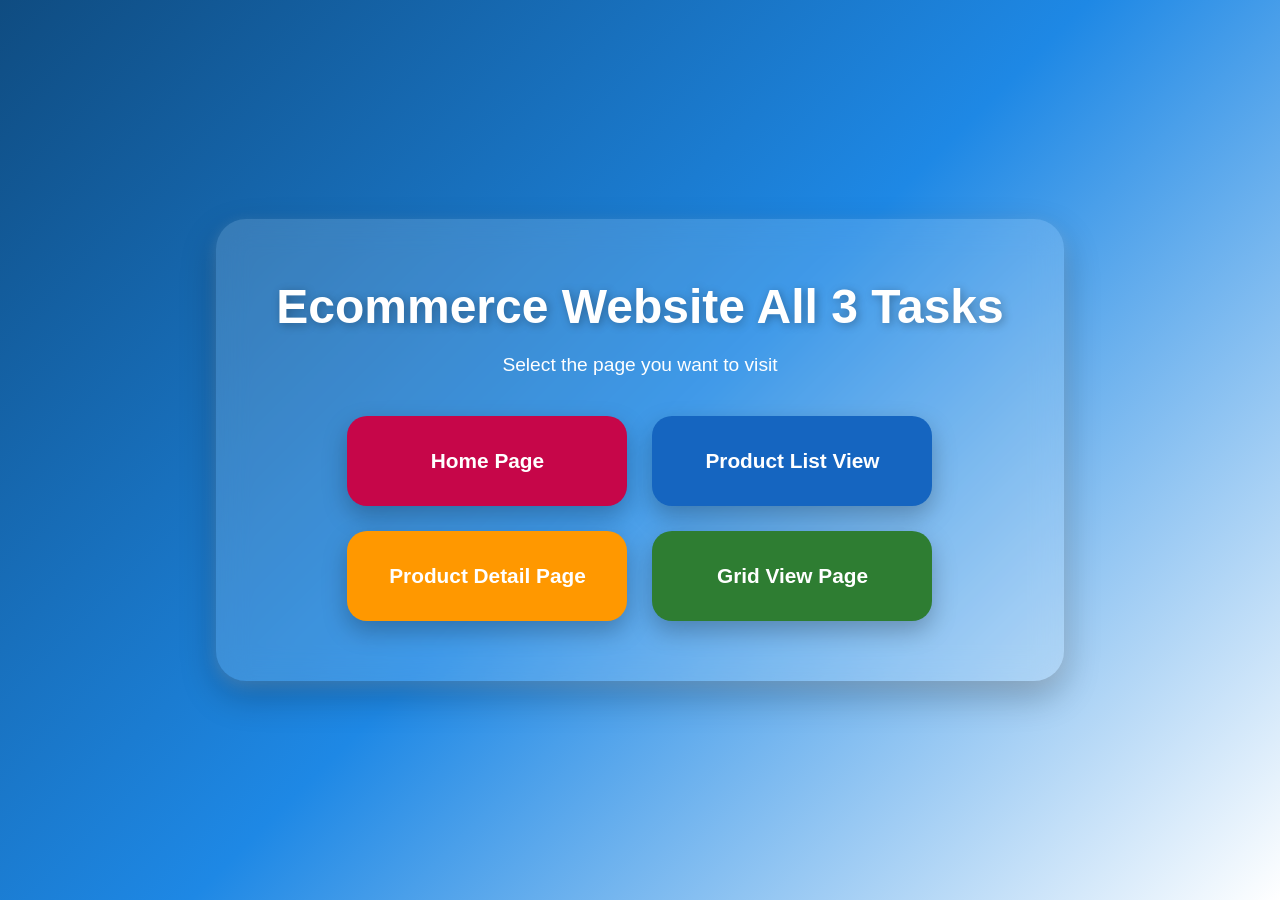
==== commit 26ac2448: "Update index.html" ====
--- a/index.html
+++ b/index.html
@@ -1,108 +1,124 @@
 <!DOCTYPE html>
 <html lang="en">
 <head>
-    <meta charset="UTF-8">
-    <meta name="viewport" content="width=device-width, initial-scale=1.0">
-    <title>Select Page</title>
+<meta charset="UTF-8">
+<meta name="viewport" content="width=device-width, initial-scale=1.0">
+<title>Select Page</title>
 
-    <style>
-        *{
-            margin:0;
-            padding:0;
-            box-sizing:border-box;
-            font-family:'Segoe UI', Tahoma, Geneva, Verdana, sans-serif;
-        }
+<style>
+*{
+    margin:0;
+    padding:0;
+    box-sizing:border-box;
+    font-family:'Segoe UI', Tahoma, Geneva, Verdana, sans-serif;
+}
 
-        body{
-            height:100vh;
-            display:flex;
-            justify-content:center;
-            align-items:center;
-            background:linear-gradient(135deg,#0f4c81,#1e88e5,#ffffff);
-            overflow:hidden;
-        }
+body{
+    height:100vh;
+    display:flex;
+    justify-content:center;
+    align-items:center;
+    background:linear-gradient(135deg,#0f4c81,#1e88e5,#ffffff);
+    overflow:hidden;
+}
 
-        .container{
-            text-align:center;
-            background:rgba(255,255,255,0.15);
-            backdrop-filter:blur(15px);
-            padding:60px;
-            border-radius:30px;
-            box-shadow:
-                0 15px 35px rgba(0,0,0,0.25),
-                0 5px 15px rgba(255,255,255,0.2);
-        }
+.container{
+    text-align:center;
+    background:rgba(255,255,255,0.15);
+    backdrop-filter:blur(15px);
+    padding:60px;
+    border-radius:30px;
+    box-shadow:
+        0 15px 35px rgba(0,0,0,0.25),
+        0 5px 15px rgba(255,255,255,0.2);
+}
 
-        h1{
-            color:white;
-            font-size:3rem;
-            margin-bottom:20px;
-            text-shadow:2px 2px 10px rgba(0,0,0,0.3);
-        }
+h1{
+    color:white;
+    font-size:3rem;
+    margin-bottom:20px;
+    text-shadow:2px 2px 10px rgba(0,0,0,0.3);
+}
 
-        p{
-            color:white;
-            font-size:1.2rem;
-            margin-bottom:40px;
-        }
+p{
+    color:white;
+    font-size:1.2rem;
+    margin-bottom:40px;
+}
 
-        .btn-container{
-            display:flex;
-            gap:30px;
-            justify-content:center;
-            flex-wrap:wrap;
-        }
+/* BUTTON GRID */
+.btn-container{
+    display:grid;
+    grid-template-columns: repeat(2, 280px);
+    gap:25px;
+    justify-content:center;
+}
 
-        .btn{
-            width:280px;
-            height:90px;
-            border:none;
-            border-radius:20px;
-            font-size:1.5rem;
-            font-weight:bold;
-            cursor:pointer;
-            transition:all 0.3s ease;
-            box-shadow:0 10px 25px rgba(0,0,0,0.25);
-        }
+.btn{
+    height:90px;
+    border:none;
+    border-radius:20px;
+    font-size:1.3rem;
+    font-weight:bold;
+    cursor:pointer;
+    transition:all 0.3s ease;
+    box-shadow:0 10px 25px rgba(0,0,0,0.25);
+}
 
-        .btn1{
-            background:white;
-            color:#1565c0;
-        }
+/* BUTTON COLORS */
+.btn1{ background:rgb(198, 6, 73); color:white; }
+.btn2{ background:#1565c0; color:white; }
+.btn3{ background:#ff9800; color:white; }
+.btn4{ background:#2e7d32; color:white; }
 
-        .btn2{
-            background:#1565c0;
-            color:white;
-        }
+.btn:hover{
+    transform:translateY(-8px) scale(1.05);
+    box-shadow:0 18px 35px rgba(0,0,0,0.35);
+}
 
-        .btn:hover{
-            transform:translateY(-8px) scale(1.05);
-            box-shadow:0 18px 35px rgba(0,0,0,0.35);
-        }
+.btn:active{
+    transform:scale(0.98);
+}
 
-        .btn:active{
-            transform:scale(0.98);
-        }
-    </style>
+/* MOBILE RESPONSIVE */
+@media (max-width: 650px){
+    .btn-container{
+        grid-template-columns: 1fr;
+    }
+}
+</style>
 </head>
+
 <body>
 
-    <div class="container">
-        <h1>1st and 2nd Week task</h1>
-        <p>Select the page you want to visit</p>
+<div class="container">
+    <h1>Ecommerce Website All 3 Tasks</h1>
+    <p>Select the page you want to visit</p>
 
-        <div class="btn-container">
-            <button class="btn btn1"
-                onclick="window.location.href='homepage.html'">
-                Home Page
-            </button>
+    <div class="btn-container">
 
-            <button class="btn btn2"
-                onclick="window.location.href='weblist view.html'">
-                Product listing page
-            </button>
-        </div>
+        <button class="btn btn1"
+            onclick="window.location.href='homepage.html'">
+            Home Page
+        </button>
+
+        <button class="btn btn2"
+            onclick="window.location.href='weblist view.html'">
+            Product List View
+        </button>
+
+        <button class="btn btn3"
+            onclick="window.location.href='product detail page.html'">
+            Product Detail Page
+        </button>
+
+        <button class="btn btn4"
+            onclick="window.location.href='weblist grid view.html'">
+            Grid View Page
+        </button>
+
     </div>
+</div>
 
 </body>
 </html>
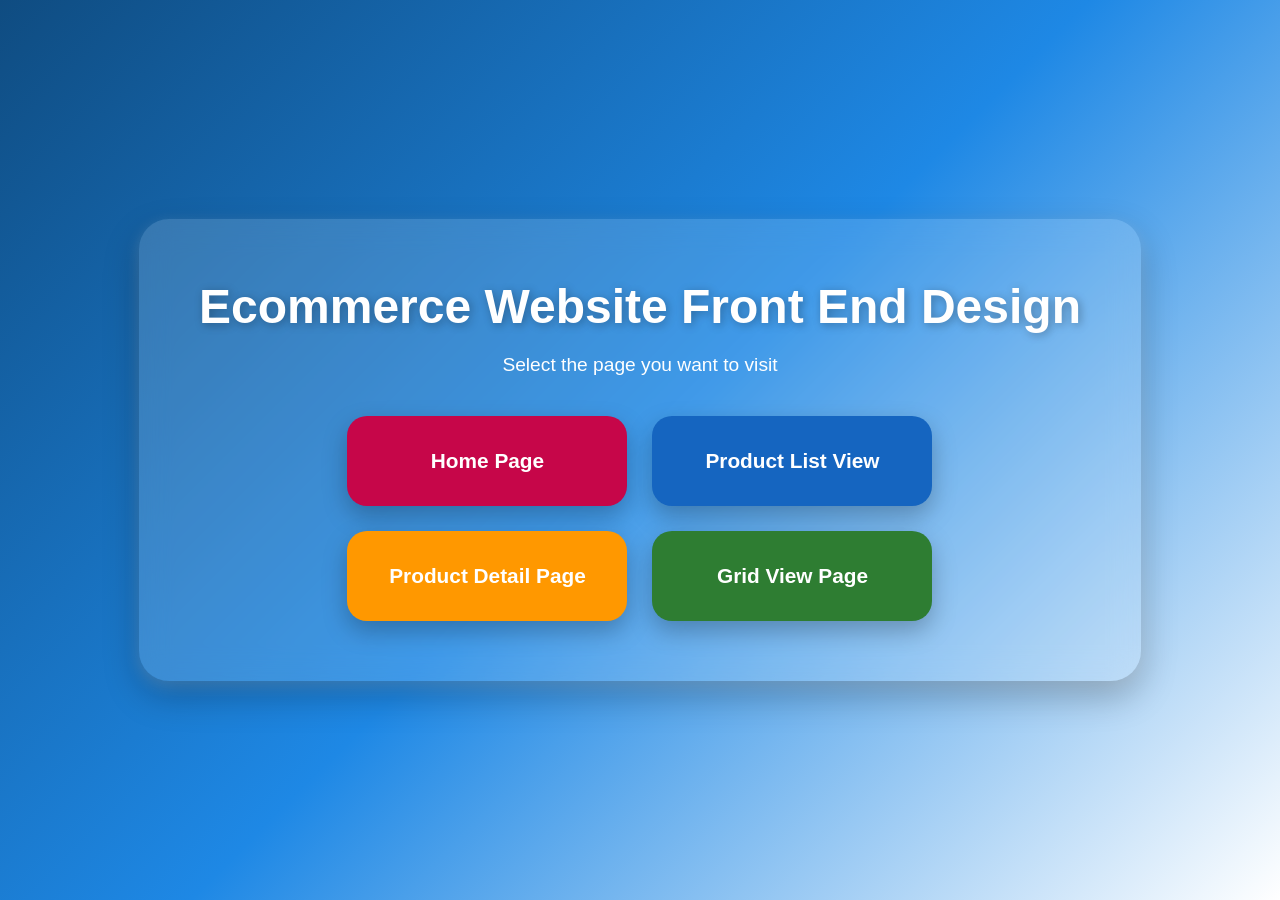
==== commit 13cfde48: "Update index.html" ====
--- a/index.html
+++ b/index.html
@@ -92,7 +92,7 @@
 <body>
 
 <div class="container">
-    <h1>Ecommerce Website All 3 Tasks</h1>
+    <h1>Ecommerce Website Front End Design</h1>
     <p>Select the page you want to visit</p>
 
     <div class="btn-container">
